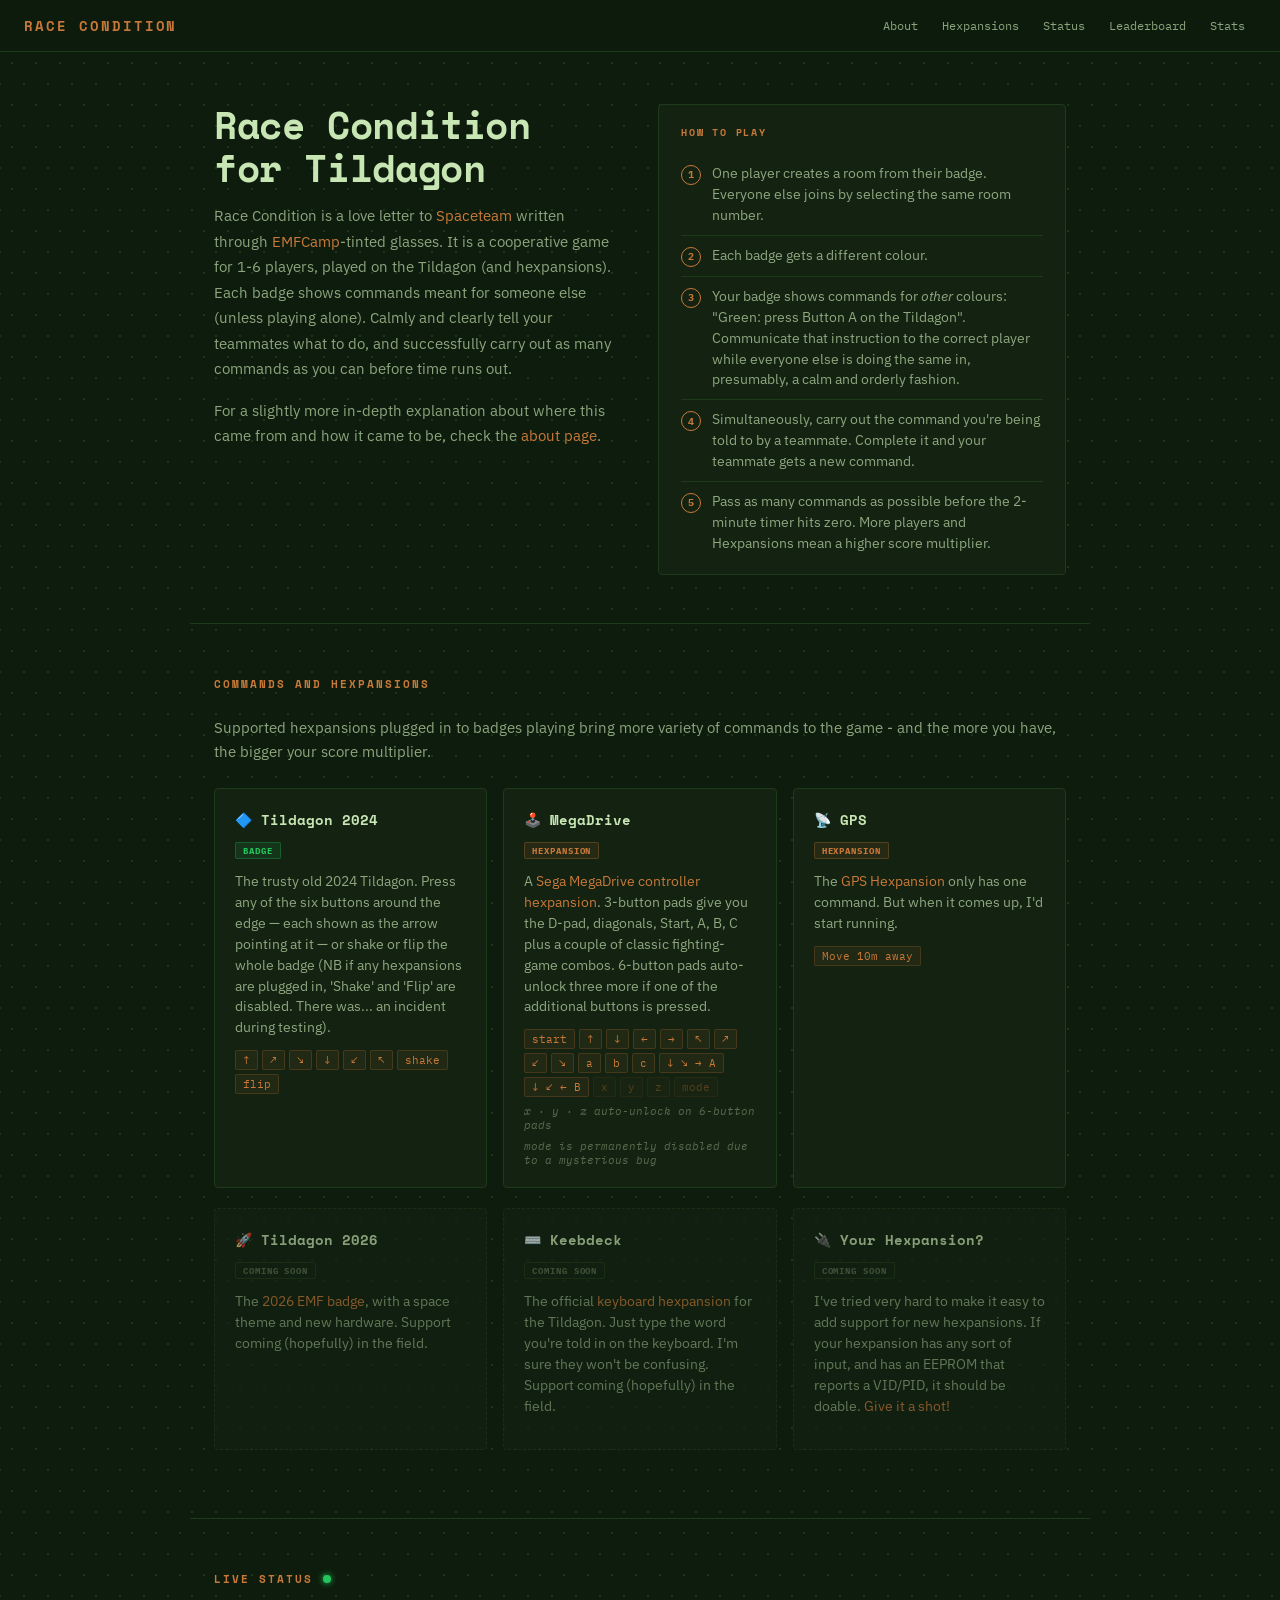
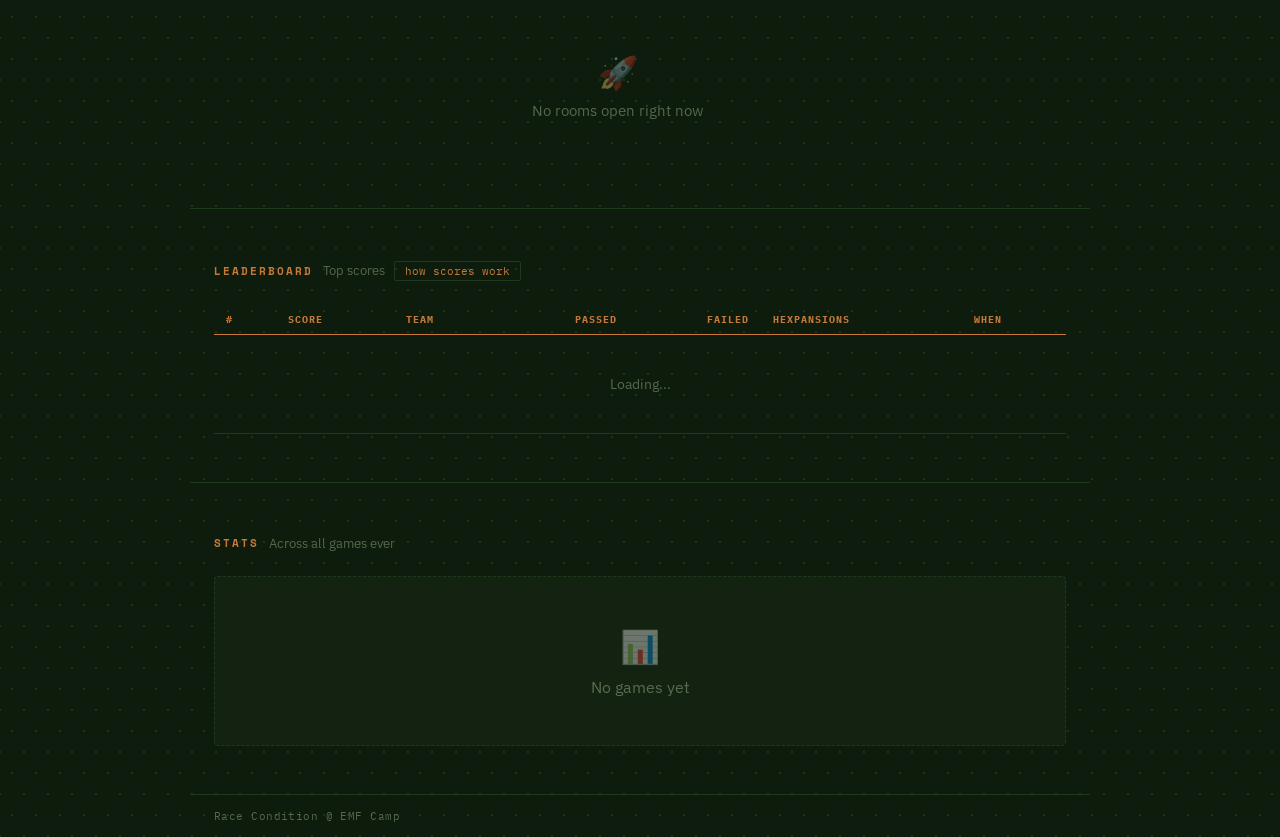
==== server/index.html @ 85e1357a "Various tweaks, cleanups" ====
<!doctype html>
<html lang="en">
<head>
    <meta charset="utf-8">
    <meta name="viewport" content="width=device-width, initial-scale=1">
    <title>Race Condition</title>
    <link rel="preconnect" href="https://fonts.googleapis.com">
    <link rel="preconnect" href="https://fonts.gstatic.com" crossorigin>
    <link href="https://fonts.googleapis.com/css2?family=Space+Mono:ital,wght@0,400;0,700;1,400&family=IBM+Plex+Sans:wght@400;500;600&family=IBM+Plex+Mono:wght@400;600&display=swap" rel="stylesheet">
    <style>
        :root {
            --bg:         #0d1c0c;
            --surface:    #132211;
            --trace:      #1e3a1a;
            --silk:       #c8e6b4;
            --silk-mid:   rgba(200, 230, 180, 0.68);
            --silk-dim:   rgba(200, 230, 180, 0.38);
            --copper:     #c8793a;
            --copper-bg:  rgba(200, 121, 58, 0.1);
            --led-green:  #22c55e;
            --led-amber:  #f59e0b;
            --led-blue:   #60a5fa;
            --led-red:    #ef4444;
            --ok:         #22c55e;
            --bad:        #ef4444;
            --gold:       #f59e0b;
            --silver:     #94a3b8;
            --bronze:     #c87941;
        }

        * { box-sizing: border-box; }

        body {
            margin: 0;
            color: var(--silk);
            font-family: "IBM Plex Sans", "Segoe UI", sans-serif;
            background-color: var(--bg);
            background-image:
                radial-gradient(circle, rgba(30, 58, 26, 0.85) 1px, transparent 1px),
                radial-gradient(circle, rgba(30, 58, 26, 0.85) 1px, transparent 1px);
            background-size: 24px 42px;
            background-position: 0 0, 12px 21px;
        }

        /* ── Nav ── */
        nav {
            position: sticky;
            top: 0;
            z-index: 100;
            background: rgba(13, 28, 12, 0.96);
            backdrop-filter: blur(8px);
            -webkit-backdrop-filter: blur(8px);
            border-bottom: 1px solid var(--trace);
            display: flex;
            align-items: center;
            justify-content: space-between;
            padding: 0 24px;
            height: 52px;
        }
        .nav-brand {
            font-family: "Space Mono", monospace;
            font-weight: 700;
            font-size: 14px;
            letter-spacing: 0.14em;
            text-decoration: none;
            color: var(--copper);
            text-transform: uppercase;
        }
        .nav-links { display: flex; gap: 2px; }
        .nav-links a {
            text-decoration: none;
            color: var(--silk-mid);
            font-size: 12px;
            font-family: "IBM Plex Mono", monospace;
            padding: 6px 11px;
            border-radius: 3px;
            transition: color 0.12s, background 0.12s;
        }
        .nav-links a:hover { color: var(--silk); background: rgba(200, 230, 180, 0.06); }

        /* ── Sections ── */
        .section-wrap {
            max-width: 900px;
            margin: 0 auto;
            padding: 52px 24px 48px;
        }
        .section-wrap + .section-wrap {
            border-top: 1px solid var(--trace);
        }
        .section-header {
            display: flex;
            align-items: center;
            gap: 10px;
            margin-bottom: 24px;
        }
        .section-header h2 {
            margin: 0;
            font-family: "Space Mono", monospace;
            font-size: 11px;
            font-weight: 700;
            letter-spacing: 0.18em;
            text-transform: uppercase;
            color: var(--copper);
        }
        .section-sub { color: var(--silk-dim); font-size: 13px; }

        /* ── About / hero ── */
        .about-grid {
            display: grid;
            grid-template-columns: 1fr 1fr;
            gap: 36px;
            align-items: start;
        }
        .hero-text h1 {
            margin: 0 0 14px;
            font-family: "Space Mono", monospace;
            font-size: 38px;
            font-weight: 700;
            letter-spacing: -0.01em;
            line-height: 1.12;
            color: var(--silk);
        }
        .hero-text .tagline {
            font-size: 15px;
            line-height: 1.7;
            color: var(--silk-mid);
            margin: 0;
        }
        .hero-text .tagline a { color: var(--copper); text-decoration: none; }
        .how-to-play {
            background: var(--surface);
            border: 1px solid var(--trace);
            border-radius: 4px;
            padding: 20px 22px;
        }
        .how-to-play h3 {
            margin: 0 0 14px;
            font-family: "Space Mono", monospace;
            font-size: 10px;
            font-weight: 700;
            letter-spacing: 0.18em;
            text-transform: uppercase;
            color: var(--copper);
        }
        .steps { list-style: none; padding: 0; margin: 0; }
        .steps li {
            display: flex;
            gap: 11px;
            align-items: flex-start;
            padding: 9px 0;
            font-size: 13.5px;
            line-height: 1.55;
            border-bottom: 1px solid var(--trace);
            color: var(--silk-mid);
        }
        .steps li:last-child { border-bottom: none; padding-bottom: 0; }
        .step-num {
            flex-shrink: 0;
            width: 20px;
            height: 20px;
            border-radius: 50%;
            background: transparent;
            border: 1px solid var(--copper);
            color: var(--copper);
            font-family: "IBM Plex Mono", monospace;
            font-size: 10px;
            font-weight: 700;
            display: flex;
            align-items: center;
            justify-content: center;
            margin-top: 2px;
        }

        /* ── Hexpansions ── */
        .hexp-intro {
            font-size: 15px;
            line-height: 1.6;
            color: var(--silk-mid);
            margin: 0 0 24px;
        }
        .hexp-grid {
            display: grid;
            grid-template-columns: repeat(auto-fill, minmax(240px, 1fr));
            gap: 16px;
            margin-bottom: 20px;
        }
        .hexp-card {
            background: var(--surface);
            border: 1px solid var(--trace);
            border-radius: 4px;
            padding: 20px;
        }
        .hexp-card h3 {
            margin: 0 0 8px;
            font-family: "Space Mono", monospace;
            font-size: 14px;
            font-weight: 700;
            color: var(--silk);
        }
        .hexp-tag {
            display: inline-block;
            border-radius: 2px;
            padding: 2px 7px;
            font-size: 9px;
            font-weight: 700;
            font-family: "IBM Plex Mono", monospace;
            letter-spacing: 0.1em;
            text-transform: uppercase;
            margin-bottom: 12px;
        }
        .hexp-builtin { background: rgba(34, 197, 94, 0.12); color: var(--led-green); border: 1px solid rgba(34, 197, 94, 0.28); }
        .hexp-plugin  { background: rgba(200, 121, 58, 0.1); color: var(--copper); border: 1px solid rgba(200, 121, 58, 0.28); }
        .hexp-soon    { background: transparent; color: var(--silk-dim); border: 1px solid var(--trace); }
        .hexp-card-soon { border-style: dashed; opacity: 0.65; }
        .hexp-desc { font-size: 13.5px; line-height: 1.55; margin: 0 0 12px; color: var(--silk-mid); }
        .hexp-desc a { color: var(--copper); text-decoration: none; }
        .hexp-desc a:hover { text-decoration: underline; }
        .cmd-chips { display: flex; flex-wrap: wrap; gap: 4px; }
        .cmd-chip {
            background: rgba(200, 121, 58, 0.08);
            border: 1px solid rgba(200, 121, 58, 0.22);
            border-radius: 2px;
            padding: 2px 7px;
            font-size: 11px;
            font-family: "IBM Plex Mono", monospace;
            color: var(--copper);
        }
        .cmd-chip-dim { opacity: 0.35; }
        .hexp-note { font-size: 11px; color: var(--silk-dim); margin-top: 7px; font-style: italic; font-family: "IBM Plex Mono", monospace; }

        /* ── Live status ── */
        .live-dot {
            width: 8px;
            height: 8px;
            border-radius: 50%;
            background: var(--led-green);
            box-shadow: 0 0 6px var(--led-green);
            flex-shrink: 0;
            animation: led-blink 2.2s ease-in-out infinite;
        }
        @keyframes led-blink {
            0%, 100% { opacity: 1; box-shadow: 0 0 7px var(--led-green); }
            50% { opacity: 0.35; box-shadow: none; }
        }
        .rooms-grid {
            display: grid;
            gap: 14px;
            grid-template-columns: repeat(auto-fill, minmax(190px, 260px));
        }
        .no-rooms {
            grid-column: 1 / -1;
            padding: 40px 0;
            text-align: center;
            color: var(--silk-dim);
            font-size: 15px;
        }
        .no-rooms-icon { font-size: 32px; margin-bottom: 8px; }
        .room-card {
            background: var(--surface);
            border: 1px solid var(--trace);
            border-radius: 4px;
            padding: 14px;
        }
        .room-card h3 {
            margin: 0 0 8px;
            font-size: 15px;
            font-family: "Space Mono", monospace;
            color: var(--silk);
        }
        .room-row {
            display: flex;
            justify-content: space-between;
            font-size: 13px;
            margin-bottom: 3px;
            color: var(--silk-mid);
        }
        .state-badge {
            display: inline-flex;
            align-items: center;
            gap: 5px;
            border-radius: 2px;
            padding: 2px 7px;
            font-size: 9px;
            font-weight: 700;
            font-family: "IBM Plex Mono", monospace;
            letter-spacing: 0.08em;
            text-transform: uppercase;
            vertical-align: middle;
        }
        .state-badge::before {
            content: '';
            display: inline-block;
            width: 5px;
            height: 5px;
            border-radius: 50%;
            flex-shrink: 0;
        }
        .state-waiting  { background: rgba(245, 158, 11, 0.1); color: var(--led-amber); border: 1px solid rgba(245, 158, 11, 0.25); }
        .state-waiting::before  { background: var(--led-amber); }
        .state-in-round { background: rgba(34, 197, 94, 0.1); color: var(--led-green); border: 1px solid rgba(34, 197, 94, 0.25); }
        .state-in-round::before { background: var(--led-green); box-shadow: 0 0 4px var(--led-green); }
        .state-finished { background: rgba(96, 165, 250, 0.1); color: var(--led-blue); border: 1px solid rgba(96, 165, 250, 0.25); }
        .state-finished::before { background: var(--led-blue); }

        /* ── Leaderboard ── */
        .info-btn {
            background: none;
            border: 1px solid var(--trace);
            border-radius: 2px;
            padding: 2px 10px;
            font-size: 11px;
            font-family: "IBM Plex Mono", monospace;
            cursor: pointer;
            color: var(--copper);
        }
        .info-btn:hover { background: var(--copper-bg); }
        .info-panel {
            display: none;
            margin-bottom: 18px;
            padding: 12px 16px;
            background: var(--surface);
            border: 1px solid var(--trace);
            border-radius: 4px;
            font-size: 14px;
            color: var(--silk-mid);
        }
        .info-panel.open { display: block; }
        .info-panel p { margin: 0 0 6px; }
        .info-panel p:last-child { margin: 0; }
        .formula {
            font-family: "IBM Plex Mono", monospace;
            font-size: 12px;
            background: rgba(200, 121, 58, 0.08);
            border: 1px solid rgba(200, 121, 58, 0.2);
            border-radius: 2px;
            padding: 6px 10px;
            margin: 8px 0;
            color: var(--copper);
        }
        table { width: 100%; border-collapse: collapse; }
        thead tr { border-bottom: 1px solid var(--copper); }
        th {
            text-align: left;
            padding: 8px 12px;
            font-size: 10px;
            font-weight: 700;
            font-family: "IBM Plex Mono", monospace;
            letter-spacing: 0.1em;
            text-transform: uppercase;
            color: var(--copper);
            opacity: 1;
        }
        th.right { text-align: right; }
        tbody tr { border-bottom: 1px solid var(--trace); transition: background 0.1s; }
        tbody tr:hover { background: rgba(200, 230, 180, 0.03); }
        td { padding: 10px 12px; font-size: 14px; vertical-align: middle; color: var(--silk-mid); }
        td.right { text-align: right; }
        .rank {
            font-family: "Space Mono", monospace;
            font-weight: 700;
            font-size: 16px;
            width: 44px;
            text-align: center;
            color: var(--silk-dim);
        }
        .rank-1 { color: var(--gold); }
        .rank-2 { color: var(--silver); }
        .rank-3 { color: var(--bronze); }
        .score {
            font-family: "Space Mono", monospace;
            font-weight: 700;
            font-size: 18px;
            color: var(--copper);
        }
        .score-top { color: var(--gold); }
        .pass { color: var(--ok); font-weight: 600; }
        .fail { color: var(--bad); font-weight: 600; }
        .muted { color: var(--silk-dim); font-size: 13px; }
        .badge-row { display: grid; grid-template-columns: 7em 1fr; align-items: center; gap: 6px; margin: 2px 0; font-size: 13px; }
        .badge-name { font-size: 13px; font-weight: 600; color: var(--silk); overflow: hidden; text-overflow: ellipsis; white-space: nowrap; }
        .badge-mono { font-family: "IBM Plex Mono", monospace; font-size: 11px; color: var(--silk-dim); overflow: hidden; text-overflow: ellipsis; white-space: nowrap; }
        .badge-mods { display: flex; flex-wrap: wrap; gap: 3px; min-width: 0; }
        .module-tag {
            display: inline-block;
            border: 1px solid rgba(200, 121, 58, 0.28);
            border-radius: 2px;
            padding: 1px 5px;
            margin: 1px 2px 1px 0;
            font-size: 11px;
            font-family: "IBM Plex Mono", monospace;
            color: var(--copper);
            background: rgba(200, 121, 58, 0.07);
        }
        .ts { font-size: 12px; color: var(--silk-dim); white-space: nowrap; font-family: "IBM Plex Mono", monospace; }
        .empty { text-align: center; padding: 40px 0; color: var(--silk-dim); font-size: 14px; }
        @keyframes flash-in {
            0%   { background: rgba(34, 197, 94, 0.1); }
            100% { background: transparent; }
        }
        .new-entry { animation: flash-in 1.2s ease; }

        /* ── Stats ── */
        .stats-grid {
            display: grid;
            grid-template-columns: repeat(auto-fill, minmax(140px, 1fr));
            gap: 12px;
            margin-bottom: 4px;
        }
        .stat-card {
            background: var(--surface);
            border: 1px solid var(--trace);
            border-radius: 4px;
            padding: 16px;
            text-align: center;
            display: flex;
            flex-direction: column;
            justify-content: center;
            align-items: center;
            min-height: 100px;
        }
        .stat-value {
            font-family: "Space Mono", monospace;
            font-size: 26px;
            font-weight: 700;
            color: var(--copper);
            line-height: 1;
            margin-bottom: 6px;
        }
        .stat-label {
            font-size: 10px;
            color: var(--silk-dim);
            font-family: "IBM Plex Mono", monospace;
            letter-spacing: 0.06em;
            text-transform: uppercase;
            line-height: 1.4;
        }
        .stats-module-h3 {
            font-family: "Space Mono", monospace;
            font-size: 10px;
            font-weight: 700;
            letter-spacing: 0.18em;
            text-transform: uppercase;
            color: var(--copper);
            margin: 24px 0 12px;
        }
        .coming-soon {
            background: var(--surface);
            border: 1px dashed var(--trace);
            border-radius: 4px;
            padding: 48px 24px;
            text-align: center;
            color: var(--silk-dim);
        }
        .coming-soon-icon { font-size: 32px; margin-bottom: 10px; }

        /* ── Footer ── */
        .page-footer {
            border-top: 1px solid var(--trace);
            padding: 14px 24px;
            font-size: 11px;
            color: var(--silk-dim);
            font-family: "IBM Plex Mono", monospace;
            letter-spacing: 0.04em;
            max-width: 900px;
            margin: 0 auto;
        }

        @media (prefers-reduced-motion: reduce) {
            .live-dot { animation: none; }
            .new-entry { animation: none; }
        }

        @media (max-width: 620px) {
            .about-grid { grid-template-columns: 1fr; }
            .hero-text h1 { font-size: 28px; }
            .nav-links a { padding: 6px 8px; font-size: 11px; }
        }
    </style>
</head>
<body>

<nav>
    <a class="nav-brand" href="#about">Race Condition</a>
    <div class="nav-links">
        <a href="#about">About</a>
        <a href="#hexpansions">Hexpansions</a>
        <a href="#status">Status</a>
        <a href="#leaderboard">Leaderboard</a>
        <a href="#stats">Stats</a>
    </div>
</nav>

<!-- ── About ── -->
<div class="section-wrap" id="about">
    <div class="about-grid">
        <div class="hero-text">
            <h1>Race Condition<br>for Tildagon</h1>
            <p class="tagline">Race Condition is a love letter to <a href="https://en.wikipedia.org/wiki/Spaceteam">Spaceteam</a> written through <a href="https://emfcamp.org/">EMFCamp</a>-tinted glasses. It is a cooperative game for 1-6 players, played on the Tildagon (and hexpansions). Each badge shows commands meant for someone else (unless playing alone). Calmly and clearly tell your teammates what to do, and successfully carry out as many commands as you can before time runs out.</p>
            <p class="tagline" style="margin-top: 16px;">For a slightly more in-depth explanation about where this came from and how it came to be, check the <a href="/about">about page</a>.</p>
        </div>
        <div class="how-to-play">
            <h3>How to play</h3>
            <ol class="steps">
                <li>
                    <span class="step-num">1</span>
                    <span>One player creates a room from their badge. Everyone else joins by selecting the same room number.</span>
                </li>
                <li>
                    <span class="step-num">2</span>
                    <span>Each badge gets a different colour.</span>
                </li>
                <li>
                    <span class="step-num">3</span>
                    <span>Your badge shows commands for <em>other</em> colours: "Green: press Button A on the Tildagon". Communicate that instruction to the correct player while everyone else is doing the same in, presumably, a calm and orderly fashion.</span>
                </li>
                <li>
                    <span class="step-num">4</span>
                    <span>Simultaneously, carry out the command you're being told to by a teammate. Complete it and your teammate gets a new command.</span>
                </li>
                <li>
                    <span class="step-num">5</span>
                    <span>Pass as many commands as possible before the 2-minute timer hits zero. More players and Hexpansions mean a higher score multiplier.</span>
                </li>
            </ol>
        </div>
    </div>
</div>

<!-- ── Hexpansions ── -->
<div class="section-wrap" id="hexpansions">
    <div class="section-header">
        <h2>Commands and Hexpansions</h2>
    </div>
    <p class="hexp-intro">Supported hexpansions plugged in to badges playing bring more variety of commands to the game - and the more you have, the bigger your score multiplier.</p>
    <div class="hexp-grid">
        <div class="hexp-card">
            <h3>🔷 Tildagon 2024</h3>
            <div class="hexp-tag hexp-builtin">Badge</div>
            <p class="hexp-desc">The trusty old 2024 Tildagon. Press any of the six buttons around the edge — each shown as the arrow pointing at it — or shake or flip the whole badge (NB if any hexpansions are plugged in, 'Shake' and 'Flip' are disabled. There was... an incident during testing).</p>
            <div class="cmd-chips">
                <span class="cmd-chip" title="Button a">↑</span>
                <span class="cmd-chip" title="Button b">↗</span>
                <span class="cmd-chip" title="Button c">↘</span>
                <span class="cmd-chip" title="Button d">↓</span>
                <span class="cmd-chip" title="Button e">↙</span>
                <span class="cmd-chip" title="Button f">↖</span>
                <span class="cmd-chip">shake</span>
                <span class="cmd-chip">flip</span>
            </div>
        </div>
        <div class="hexp-card">
            <h3>🕹️ MegaDrive</h3>
            <div class="hexp-tag hexp-plugin">Hexpansion</div>
            <p class="hexp-desc">A <a href="https://hughrawlinson.github.io/hexpansion-registry/#megadrive-controller" target="_blank" rel="noopener">Sega MegaDrive controller hexpansion</a>. 3-button pads give you the D-pad, diagonals, Start, A, B, C plus a couple of classic fighting-game combos. 6-button pads auto-unlock three more if one of the additional buttons is pressed.</p>
            <div class="cmd-chips">
                <span class="cmd-chip">start</span>
                <span class="cmd-chip" title="up">↑</span>
                <span class="cmd-chip" title="down">↓</span>
                <span class="cmd-chip" title="left">←</span>
                <span class="cmd-chip" title="right">→</span>
                <span class="cmd-chip" title="up + left">↖</span>
                <span class="cmd-chip" title="up + right">↗</span>
                <span class="cmd-chip" title="down + left">↙</span>
                <span class="cmd-chip" title="down + right">↘</span>
                <span class="cmd-chip">a</span>
                <span class="cmd-chip">b</span>
                <span class="cmd-chip">c</span>
                <span class="cmd-chip" title="Quarter-circle forward + A (Hadouken)">↓ ↘ → A</span>
                <span class="cmd-chip" title="Quarter-circle back + B (Hurricane kick)">↓ ↙ ← B</span>
                <span class="cmd-chip cmd-chip-dim">x</span>
                <span class="cmd-chip cmd-chip-dim">y</span>
                <span class="cmd-chip cmd-chip-dim">z</span>
                <span class="cmd-chip cmd-chip-dim">mode</span>
            </div>
            <div class="hexp-note">x · y · z auto-unlock on 6-button pads</div>
            <div class="hexp-note">mode is permanently disabled due to a mysterious bug</div>
        </div>
        <div class="hexp-card">
            <h3>📡 GPS</h3>
            <div class="hexp-tag hexp-plugin">Hexpansion</div>
            <p class="hexp-desc">The <a href="https://themachineshop.uk/products/gps-hexpansion" target="_blank" rel="noopener">GPS Hexpansion</a> only has one command. But when it comes up, I'd start running.</p>
            <div class="cmd-chips">
                <span class="cmd-chip">Move 10m away</span>
            </div>
        </div>
    </div>
    <div class="hexp-grid" style="margin-top: 12px;">
        <div class="hexp-card hexp-card-soon">
            <h3>🚀 Tildagon 2026</h3>
            <div class="hexp-tag hexp-soon">Coming soon</div>
            <p class="hexp-desc">The <a href="https://blog.emfcamp.org/2026/05/28/tildagon-2026-spaceagon/" target="_blank" rel="noopener">2026 EMF badge</a>, with a space theme and new hardware. Support coming (hopefully) in the field.</p>
        </div>
        <div class="hexp-card hexp-card-soon">
            <h3>⌨️ Keebdeck</h3>
            <div class="hexp-tag hexp-soon">Coming soon</div>
            <p class="hexp-desc">The official <a href="https://blog.emfcamp.org/2026/05/28/tildagon-2026-spaceagon/"target="_blank" rel="noopener">keyboard hexpansion</a> for the Tildagon. Just type the word you're told in on the keyboard. I'm sure they won't be confusing. Support coming (hopefully) in the field.</p>
        </div>
        <div class="hexp-card hexp-card-soon">
            <h3>🔌 Your Hexpansion?</h3>
            <div class="hexp-tag hexp-soon">Coming soon</div>
            <p class="hexp-desc">I've tried very hard to make it easy to add support for new hexpansions. If your hexpansion has any sort of input, and has an EEPROM that reports a VID/PID, it should be doable. <a href="/hexpansions">Give it a shot!</a></p>
        </div>
    </div>
</div>

<!-- ── Status ── -->
<div class="section-wrap" id="status">
    <div class="section-header">
        <h2>Live status</h2>
        <div class="live-dot"></div>
        <span class="section-sub" id="status-sub"></span>
    </div>
    <div class="rooms-grid" id="rooms">
        <div class="no-rooms" id="no-rooms">
            <div class="no-rooms-icon">🚀</div>
            <div>No rooms open right now</div>
        </div>
    </div>
</div>

<!-- ── Leaderboard ── -->
<div class="section-wrap" id="leaderboard">
    <div class="section-header">
        <h2>Leaderboard</h2>
        <span class="section-sub">
            Top scores &nbsp;
            <button class="info-btn" onclick="document.getElementById('score-info').classList.toggle('open')">how scores work</button>
        </span>
    </div>
    <div class="info-panel" id="score-info">
        <p>Score rewards passing commands, bigger teams, and more Hexpansions:</p>
        <div class="formula">score = commands_passed × √(badges) × avg_hexpansions_per_badge</div>
        <p>A larger team multiplies your score more than a solo player, and having more Hexpansions attached gives a further boost.</p>
    </div>
    <table>
        <thead>
            <tr>
                <th>#</th>
                <th>Score</th>
                <th>Team</th>
                <th class="right">Passed</th>
                <th class="right">Failed</th>
                <th>Hexpansions</th>
                <th>When</th>
            </tr>
        </thead>
        <tbody id="lb-rows">
            <tr><td colspan="7" class="empty">Loading...</td></tr>
        </tbody>
    </table>
</div>

<!-- ── Stats ── -->
<div class="section-wrap" id="stats">
    <div class="section-header">
        <h2>Stats</h2>
        <span class="section-sub">Across all games ever</span>
    </div>
    <div id="stats-content" style="display:none">
        <div class="stats-grid" id="stats-cards"></div>
        <div id="stats-modules"></div>
    </div>
    <div id="stats-empty" class="coming-soon">
        <div class="coming-soon-icon">📊</div>
        <div>No games yet</div>
    </div>
</div>

<div class="page-footer" id="page-footer">Race Condition @ EMF Camp</div>

<script>
    function esc(v) {
        return String(v)
            .replaceAll("&", "&amp;").replaceAll("<", "&lt;")
            .replaceAll(">", "&gt;").replaceAll('"', "&quot;").replaceAll("'", "&#39;");
    }

    // ── Live status ──────────────────────────────────────────────

    const roomsEl = document.getElementById("rooms");
    const noRoomsEl = document.getElementById("no-rooms");
    const statusSubEl = document.getElementById("status-sub");
    const roomNodes = new Map();

    function roomCard(room) {
        const state = room.room_state || "waiting";
        const label = { waiting: "Waiting", "in-round": "In Round", finished: "Finished" }[state] || state;
        const cls = { waiting: "state-waiting", "in-round": "state-in-round", finished: "state-finished" }[state] || "";
        return `<div class="room-card">
            <h3>Room ${room.room_id} <span class="state-badge ${cls}">${label}</span></h3>
            <div class="room-row"><span>Badges connected</span><strong>${room.badge_count}</strong></div>
        </div>`;
    }

    async function refreshStatus() {
        try {
            const data = await fetch('/api/rooms').then(r => r.json());
            const rooms = data.rooms || [];
            const seen = new Set();
            for (const room of rooms) {
                const key = String(room.room_id);
                seen.add(key);
                const existing = roomNodes.get(key);
                if (!existing) {
                    const d = document.createElement("div");
                    d.innerHTML = roomCard(room).trim();
                    const node = d.firstElementChild;
                    roomNodes.set(key, node);
                    roomsEl.appendChild(node);
                } else {
                    const d = document.createElement("div");
                    d.innerHTML = roomCard(room).trim();
                    existing.innerHTML = d.firstElementChild.innerHTML;
                }
            }
            for (const [key, node] of roomNodes.entries()) {
                if (!seen.has(key)) { node.remove(); roomNodes.delete(key); }
            }
            noRoomsEl.style.display = roomNodes.size === 0 ? "" : "none";
            statusSubEl.textContent = rooms.length
                ? `${rooms.length} room${rooms.length !== 1 ? "s" : ""} open`
                : "No active rooms";
        } catch {}
    }

    // ── Leaderboard ──────────────────────────────────────────────

    const tbody = document.getElementById("lb-rows");
    let prevKeys = new Set();

    function relTime(iso) {
        const m = Math.floor((Date.now() - new Date(iso)) / 60000);
        if (m < 1) return "just now";
        if (m < 60) return `${m}m ago`;
        const h = Math.floor(m / 60);
        if (h < 24) return `${h}h ago`;
        return `${Math.floor(h / 24)}d ago`;
    }

    function playerLabel(id, usernames) {
        const name = usernames?.[id];
        if (name) return `<span class="badge-name">${esc(name)}</span>`;
        return `<span class="badge-mono">${id.length > 6 ? "…" + id.slice(-4) : esc(id)}</span>`;
    }

    function teamHtml(entry, usernames) {
        if (entry.badges) {
            const names = Object.keys(entry.badges).map(id => usernames?.[id]).filter(Boolean);
            if (names.length) return names.map(esc).join(", ");
        }
        return `${entry.num_badges} badge${entry.num_badges !== 1 ? "s" : ""}`;
    }

    function modulesHtml(entry, usernames) {
        if (!entry.badges || !Object.keys(entry.badges).length)
            return `<span class="muted">${entry.num_badges} badge${entry.num_badges !== 1 ? "s" : ""}</span>`;
        return Object.entries(entry.badges).map(([id, mods]) =>
            `<div class="badge-row">${playerLabel(id, usernames)}<span class="badge-mods">${mods.map(m => `<span class="module-tag">${esc(m)}</span>`).join("")}</span></div>`
        ).join("");
    }

    function renderLeaderboard(entries, usernames) {
        const top = entries.filter(e => e.score > 0).slice(0, 15);
        if (!top.length) {
            tbody.innerHTML = '<tr><td colspan="7" class="empty">No scores yet - play a round!</td></tr>';
            prevKeys = new Set();
            return;
        }
        const newKeys = new Set(top.map(e => e.timestamp + "|" + e.score));
        tbody.innerHTML = top.map((e, i) => {
            const rank = i + 1;
            const key = e.timestamp + "|" + e.score;
            const isNew = !prevKeys.has(key) && prevKeys.size > 0;
            return `<tr${isNew ? ' class="new-entry"' : ''} data-ts="${esc(e.timestamp)}">
                <td class="rank ${rank <= 3 ? `rank-${rank}` : ""}">${rank}</td>
                <td class="${rank === 1 ? "score score-top" : "score"}">${e.score.toFixed(2)}</td>
                <td>${teamHtml(e, usernames)}</td>
                <td class="right pass">${e.commands_passed}</td>
                <td class="right fail">${e.commands_failed}</td>
                <td>${modulesHtml(e, usernames)}</td>
                <td class="ts">${relTime(e.timestamp)}</td>
            </tr>`;
        }).join("");
        prevKeys = newKeys;
    }

    async function refreshLeaderboard() {
        try {
            const data = await fetch('/api/leaderboard').then(r => r.json());
            renderLeaderboard(data.leaderboard || [], data.usernames || {});
        } catch {}
    }

    setInterval(() => {
        tbody.querySelectorAll("tr[data-ts]").forEach(tr => {
            const td = tr.querySelector("td.ts");
            if (td) td.textContent = relTime(tr.dataset.ts);
        });
    }, 30000);

    // ── Stats ──────────────────────────────────────────────

    const statsContent = document.getElementById("stats-content");
    const statsEmpty   = document.getElementById("stats-empty");
    const statsCards   = document.getElementById("stats-cards");
    const statsModules = document.getElementById("stats-modules");

    function statCard(value, label) {
        return `<div class="stat-card"><div class="stat-value">${esc(String(value))}</div><div class="stat-label">${esc(label)}</div></div>`;
    }

    function pct(rate) { return rate != null ? (rate * 100).toFixed(0) + "%" : "-"; }

    function renderStats(s) {
        if (!s || s.total_games === 0) {
            statsContent.style.display = "none";
            statsEmpty.style.display = "";
            return;
        }
        statsContent.style.display = "";
        statsEmpty.style.display = "none";

        const ms = s.module_stats || {};
        const bestRate    = s.best_hexpansion    ? pct(ms[s.best_hexpansion]?.success_rate)    : null;
        const worstRate   = s.worst_hexpansion   ? pct(ms[s.worst_hexpansion]?.success_rate)   : null;
        const busiestVol  = s.busiest_hexpansion ? (ms[s.busiest_hexpansion]?.passed ?? 0) + (ms[s.busiest_hexpansion]?.failed ?? 0) : null;
        const cards = [
            statCard(s.total_games, "Games played"),
            s.total_commands_issued != null ? statCard(s.total_commands_issued.toLocaleString(), "Commands issued") : "",
            s.avg_score       != null ? statCard(s.avg_score.toFixed(1),      "Avg score")              : "",
            s.avg_team_size   != null ? statCard(s.avg_team_size.toFixed(1),   "Avg team size")          : "",
            s.avg_pass_rate   != null ? statCard(pct(s.avg_pass_rate),         "Avg pass rate")          : "",
            s.distinct_badges_seen != null ? statCard(s.distinct_badges_seen,  "Unique badges seen")     : "",
            s.max_modules_in_game  != null ? statCard(s.max_modules_in_game,   "Most hexpansions in a game") : "",
            s.best_hexpansion  && bestRate   ? `<div class="stat-card"><div class="stat-value">${esc(s.best_hexpansion)}<br><span style="font-size:13px;opacity:.6">${bestRate}</span></div><div class="stat-label">Easiest module</div></div>`   : "",
            s.worst_hexpansion && worstRate  ? `<div class="stat-card"><div class="stat-value">${esc(s.worst_hexpansion)}<br><span style="font-size:13px;opacity:.6">${worstRate}</span></div><div class="stat-label">Hardest module</div></div>` : "",
            s.busiest_hexpansion && busiestVol != null ? `<div class="stat-card"><div class="stat-value">${esc(s.busiest_hexpansion)}<br><span style="font-size:13px;opacity:.6">${busiestVol.toLocaleString()} cmds</span></div><div class="stat-label">Busiest module</div></div>` : "",
        ];
        statsCards.innerHTML = cards.join("");

        const entries = Object.entries(ms)
            .sort((a, b) => (b[1].passed + b[1].failed) - (a[1].passed + a[1].failed));
        if (!entries.length) { statsModules.innerHTML = ""; return; }

        const rows = entries.map(([name, m]) => {
            const isBest  = name === s.best_hexpansion;
            const isWorst = name === s.worst_hexpansion && entries.length > 1;
            const badge = isBest  ? ' <span class="hexp-tag hexp-builtin" style="font-size:9px;vertical-align:middle">best</span>'
                        : isWorst ? ' <span class="hexp-tag hexp-soon"    style="font-size:9px;vertical-align:middle">worst</span>'
                        : "";
            return `<tr>
                <td>${esc(name)}${badge}</td>
                <td class="right pass">${m.passed}</td>
                <td class="right fail">${m.failed}</td>
                <td class="right">${pct(m.success_rate)}</td>
            </tr>`;
        }).join("");

        statsModules.innerHTML = `<h3 class="stats-module-h3">Hexpansion performance</h3>
            <table><thead><tr>
                <th>Module</th>
                <th class="right">Passed</th>
                <th class="right">Failed</th>
                <th class="right">Success rate</th>
            </tr></thead><tbody>${rows}</tbody></table>`;
    }

    async function refreshStats() {
        try {
            const s = await fetch('/api/stats').then(r => r.json());
            renderStats(s);
        } catch {}
    }

    refreshStatus();
    refreshLeaderboard();
    refreshStats();
    setInterval(refreshStatus, 10000);
    setInterval(refreshLeaderboard, 10000);
    setInterval(refreshStats, 30000);
</script>
</body>
</html>
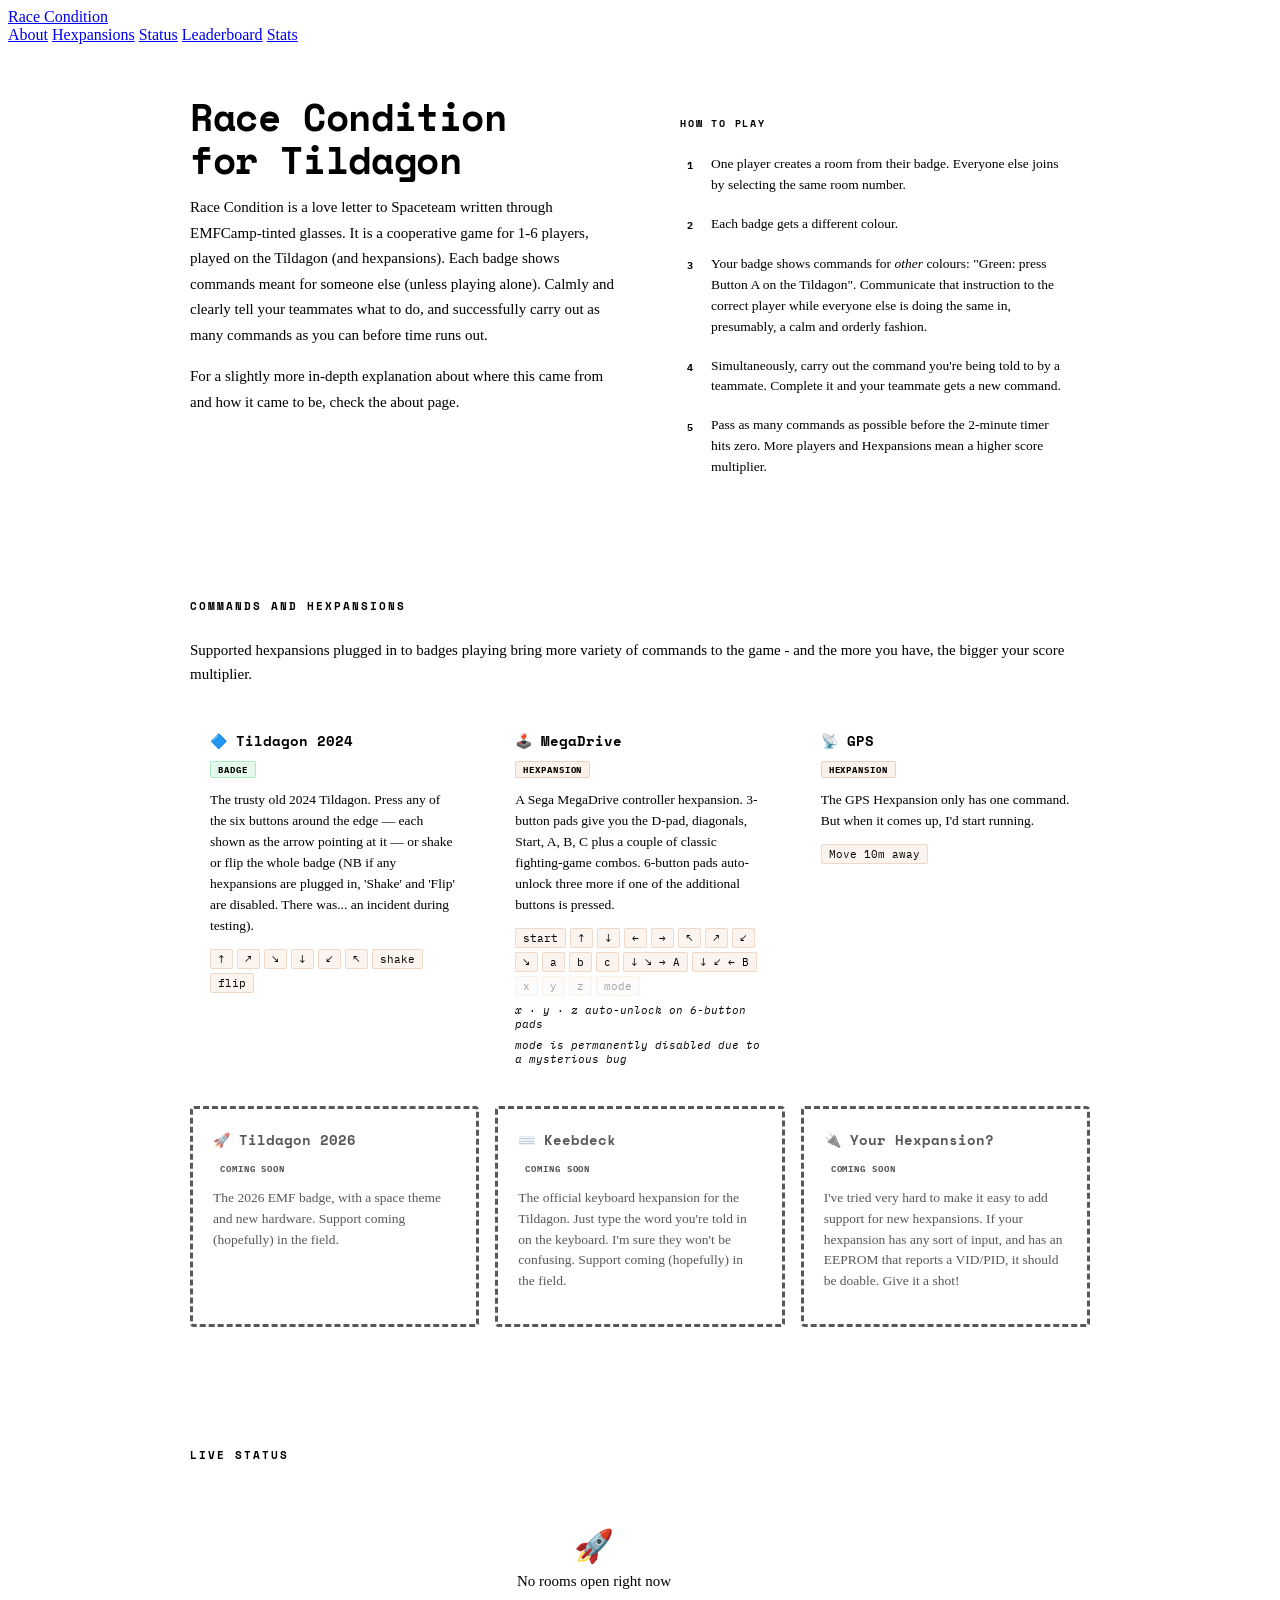
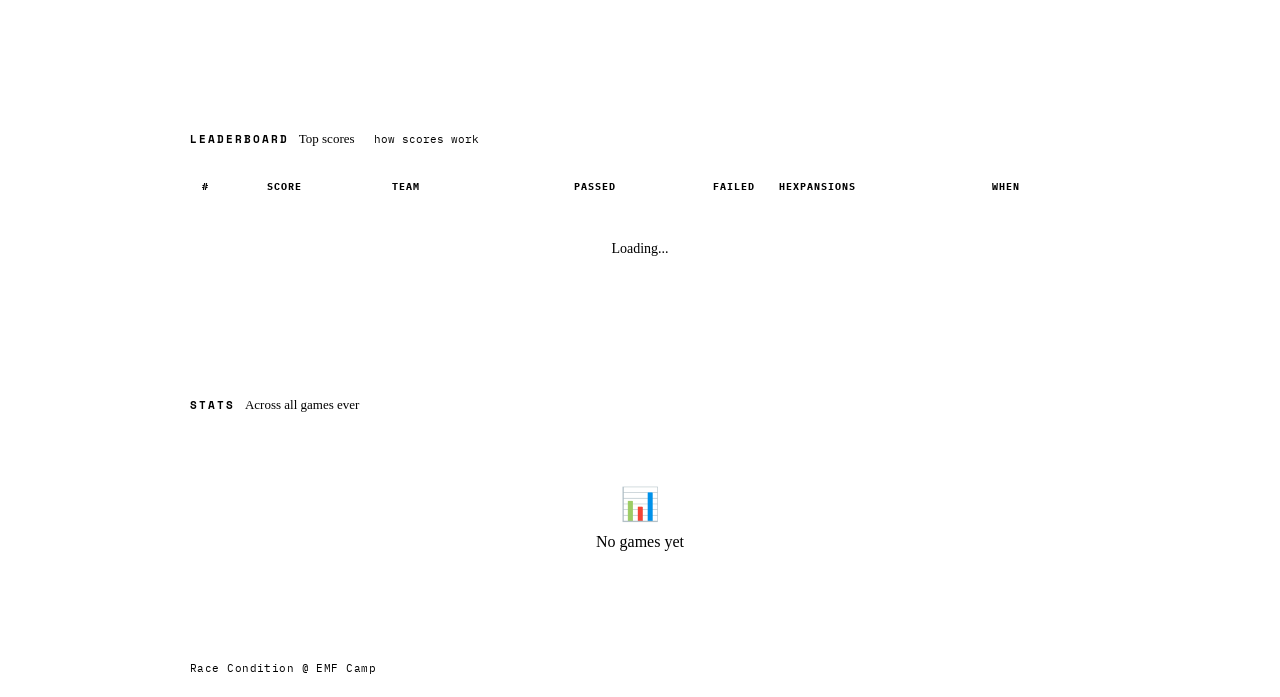
==== commit cf145f2c: "Share CSS between pages" ====
--- a/server/index.html
+++ b/server/index.html
@@ -7,77 +7,8 @@
     <link rel="preconnect" href="https://fonts.googleapis.com">
     <link rel="preconnect" href="https://fonts.gstatic.com" crossorigin>
     <link href="https://fonts.googleapis.com/css2?family=Space+Mono:ital,wght@0,400;0,700;1,400&family=IBM+Plex+Sans:wght@400;500;600&family=IBM+Plex+Mono:wght@400;600&display=swap" rel="stylesheet">
+    <link rel="stylesheet" href="/style.css">
     <style>
-        :root {
-            --bg:         #0d1c0c;
-            --surface:    #132211;
-            --trace:      #1e3a1a;
-            --silk:       #c8e6b4;
-            --silk-mid:   rgba(200, 230, 180, 0.68);
-            --silk-dim:   rgba(200, 230, 180, 0.38);
-            --copper:     #c8793a;
-            --copper-bg:  rgba(200, 121, 58, 0.1);
-            --led-green:  #22c55e;
-            --led-amber:  #f59e0b;
-            --led-blue:   #60a5fa;
-            --led-red:    #ef4444;
-            --ok:         #22c55e;
-            --bad:        #ef4444;
-            --gold:       #f59e0b;
-            --silver:     #94a3b8;
-            --bronze:     #c87941;
-        }
-
-        * { box-sizing: border-box; }
-
-        body {
-            margin: 0;
-            color: var(--silk);
-            font-family: "IBM Plex Sans", "Segoe UI", sans-serif;
-            background-color: var(--bg);
-            background-image:
-                radial-gradient(circle, rgba(30, 58, 26, 0.85) 1px, transparent 1px),
-                radial-gradient(circle, rgba(30, 58, 26, 0.85) 1px, transparent 1px);
-            background-size: 24px 42px;
-            background-position: 0 0, 12px 21px;
-        }
-
-        /* ── Nav ── */
-        nav {
-            position: sticky;
-            top: 0;
-            z-index: 100;
-            background: rgba(13, 28, 12, 0.96);
-            backdrop-filter: blur(8px);
-            -webkit-backdrop-filter: blur(8px);
-            border-bottom: 1px solid var(--trace);
-            display: flex;
-            align-items: center;
-            justify-content: space-between;
-            padding: 0 24px;
-            height: 52px;
-        }
-        .nav-brand {
-            font-family: "Space Mono", monospace;
-            font-weight: 700;
-            font-size: 14px;
-            letter-spacing: 0.14em;
-            text-decoration: none;
-            color: var(--copper);
-            text-transform: uppercase;
-        }
-        .nav-links { display: flex; gap: 2px; }
-        .nav-links a {
-            text-decoration: none;
-            color: var(--silk-mid);
-            font-size: 12px;
-            font-family: "IBM Plex Mono", monospace;
-            padding: 6px 11px;
-            border-radius: 3px;
-            transition: color 0.12s, background 0.12s;
-        }
-        .nav-links a:hover { color: var(--silk); background: rgba(200, 230, 180, 0.06); }
-
         /* ── Sections ── */
         .section-wrap {
             max-width: 900px;
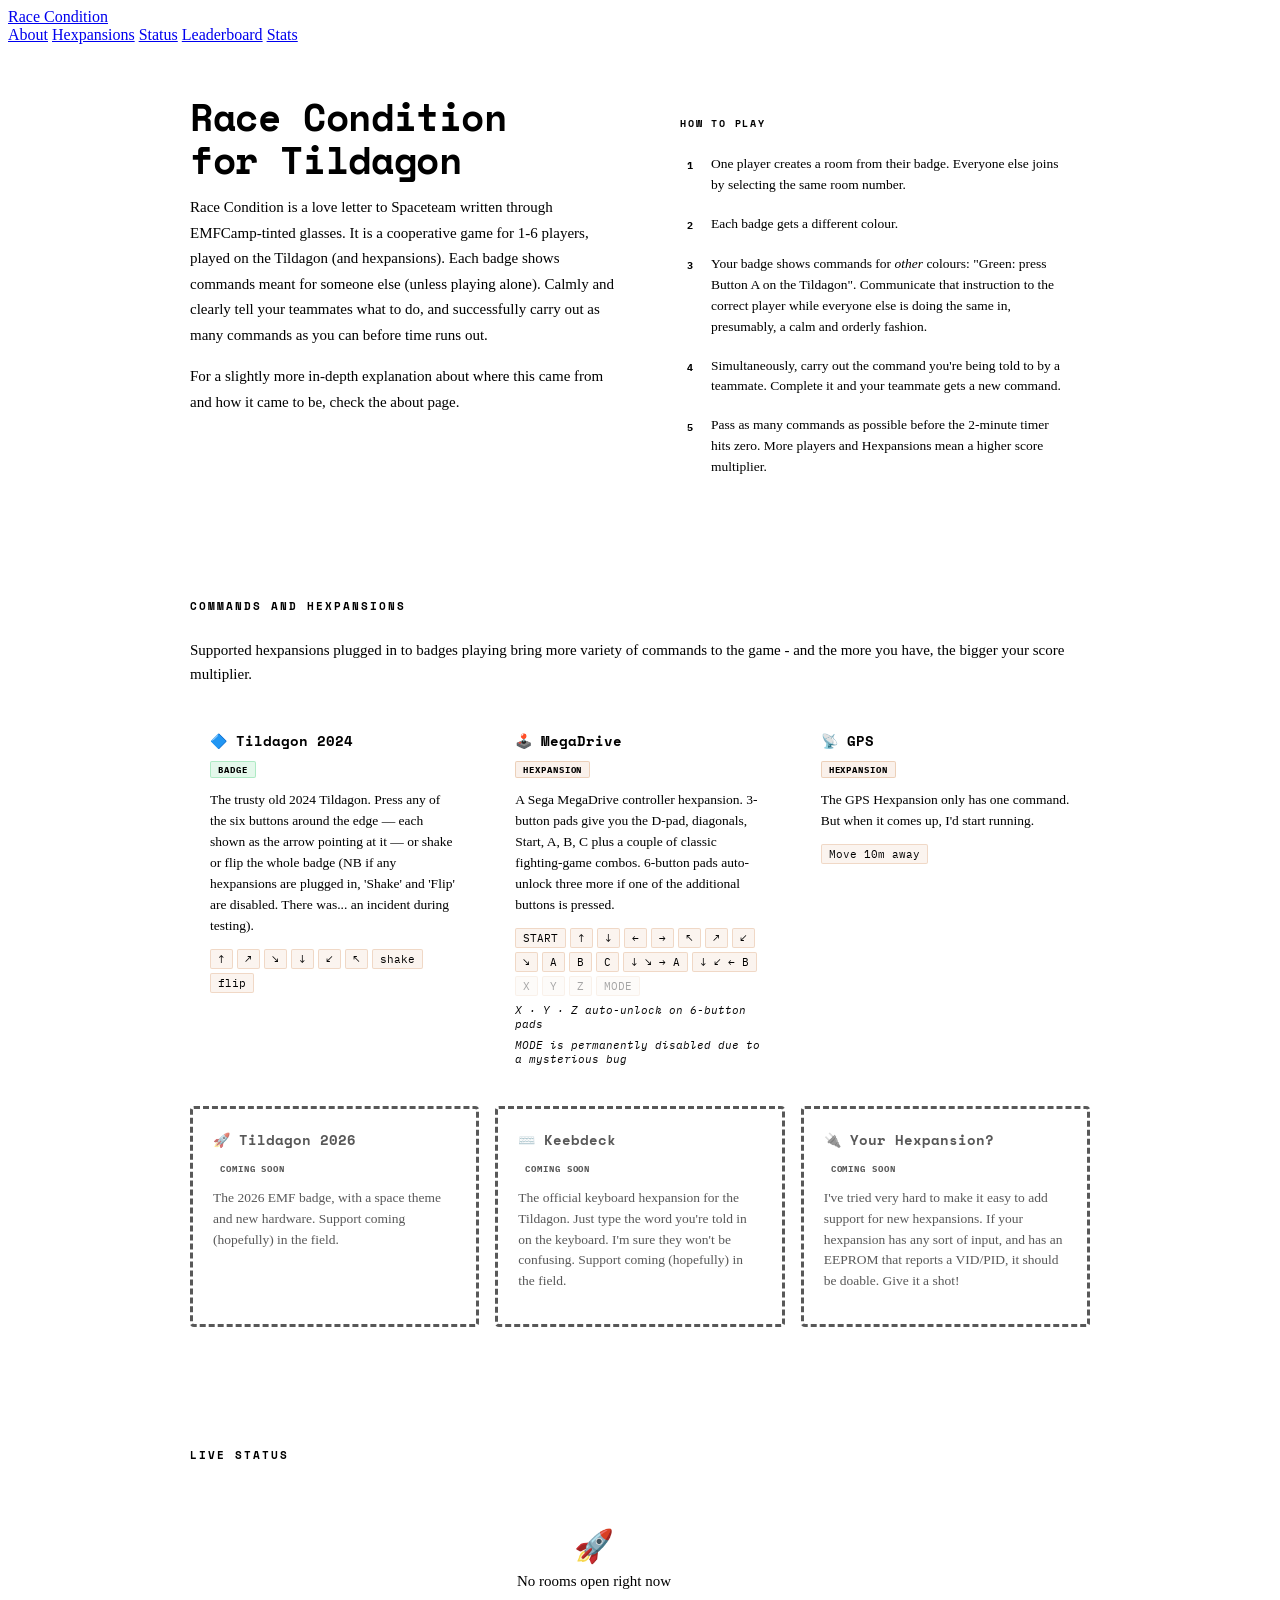
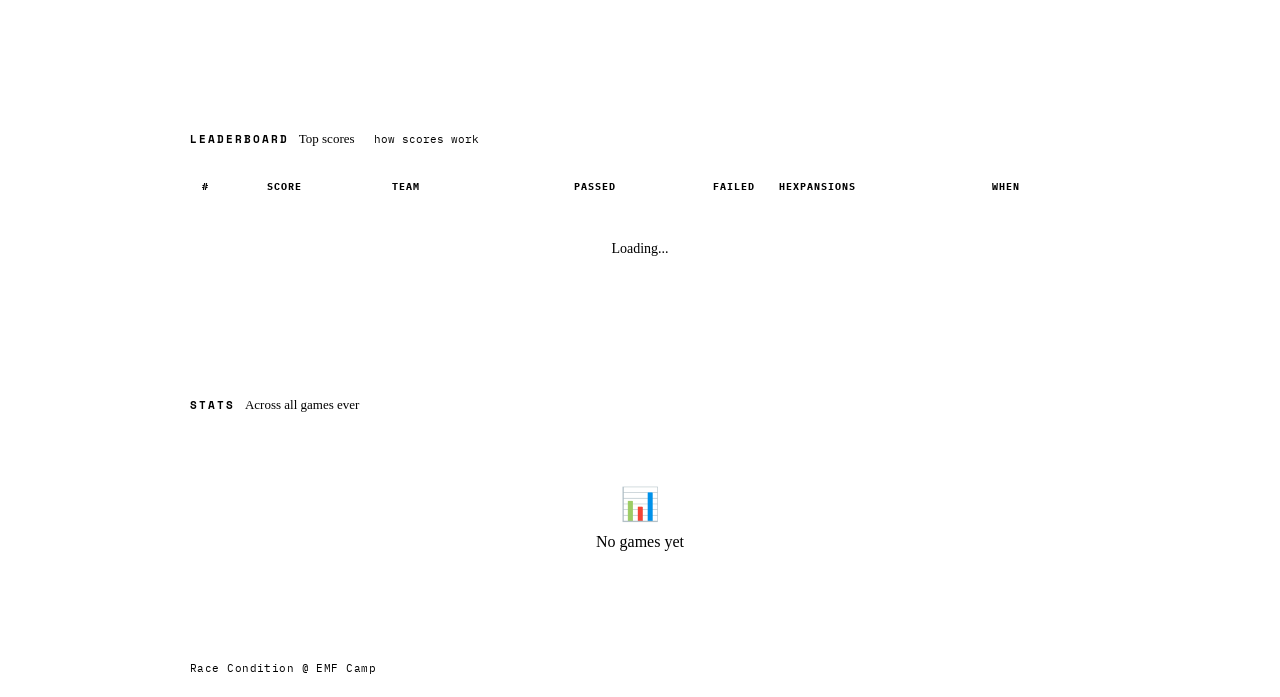
==== commit 653677f4: "Docs, bugs, caps" ====
--- a/server/index.html
+++ b/server/index.html
@@ -484,7 +484,7 @@
             <div class="hexp-tag hexp-plugin">Hexpansion</div>
             <p class="hexp-desc">A <a href="https://hughrawlinson.github.io/hexpansion-registry/#megadrive-controller" target="_blank" rel="noopener">Sega MegaDrive controller hexpansion</a>. 3-button pads give you the D-pad, diagonals, Start, A, B, C plus a couple of classic fighting-game combos. 6-button pads auto-unlock three more if one of the additional buttons is pressed.</p>
             <div class="cmd-chips">
-                <span class="cmd-chip">start</span>
+                <span class="cmd-chip">START</span>
                 <span class="cmd-chip" title="up">↑</span>
                 <span class="cmd-chip" title="down">↓</span>
                 <span class="cmd-chip" title="left">←</span>
@@ -493,18 +493,18 @@
                 <span class="cmd-chip" title="up + right">↗</span>
                 <span class="cmd-chip" title="down + left">↙</span>
                 <span class="cmd-chip" title="down + right">↘</span>
-                <span class="cmd-chip">a</span>
-                <span class="cmd-chip">b</span>
-                <span class="cmd-chip">c</span>
+                <span class="cmd-chip">A</span>
+                <span class="cmd-chip">B</span>
+                <span class="cmd-chip">C</span>
                 <span class="cmd-chip" title="Quarter-circle forward + A (Hadouken)">↓ ↘ → A</span>
                 <span class="cmd-chip" title="Quarter-circle back + B (Hurricane kick)">↓ ↙ ← B</span>
-                <span class="cmd-chip cmd-chip-dim">x</span>
-                <span class="cmd-chip cmd-chip-dim">y</span>
-                <span class="cmd-chip cmd-chip-dim">z</span>
-                <span class="cmd-chip cmd-chip-dim">mode</span>
+                <span class="cmd-chip cmd-chip-dim">X</span>
+                <span class="cmd-chip cmd-chip-dim">Y</span>
+                <span class="cmd-chip cmd-chip-dim">Z</span>
+                <span class="cmd-chip cmd-chip-dim">MODE</span>
             </div>
-            <div class="hexp-note">x · y · z auto-unlock on 6-button pads</div>
-            <div class="hexp-note">mode is permanently disabled due to a mysterious bug</div>
+            <div class="hexp-note">X · Y · Z auto-unlock on 6-button pads</div>
+            <div class="hexp-note">MODE is permanently disabled due to a mysterious bug</div>
         </div>
         <div class="hexp-card">
             <h3>📡 GPS</h3>
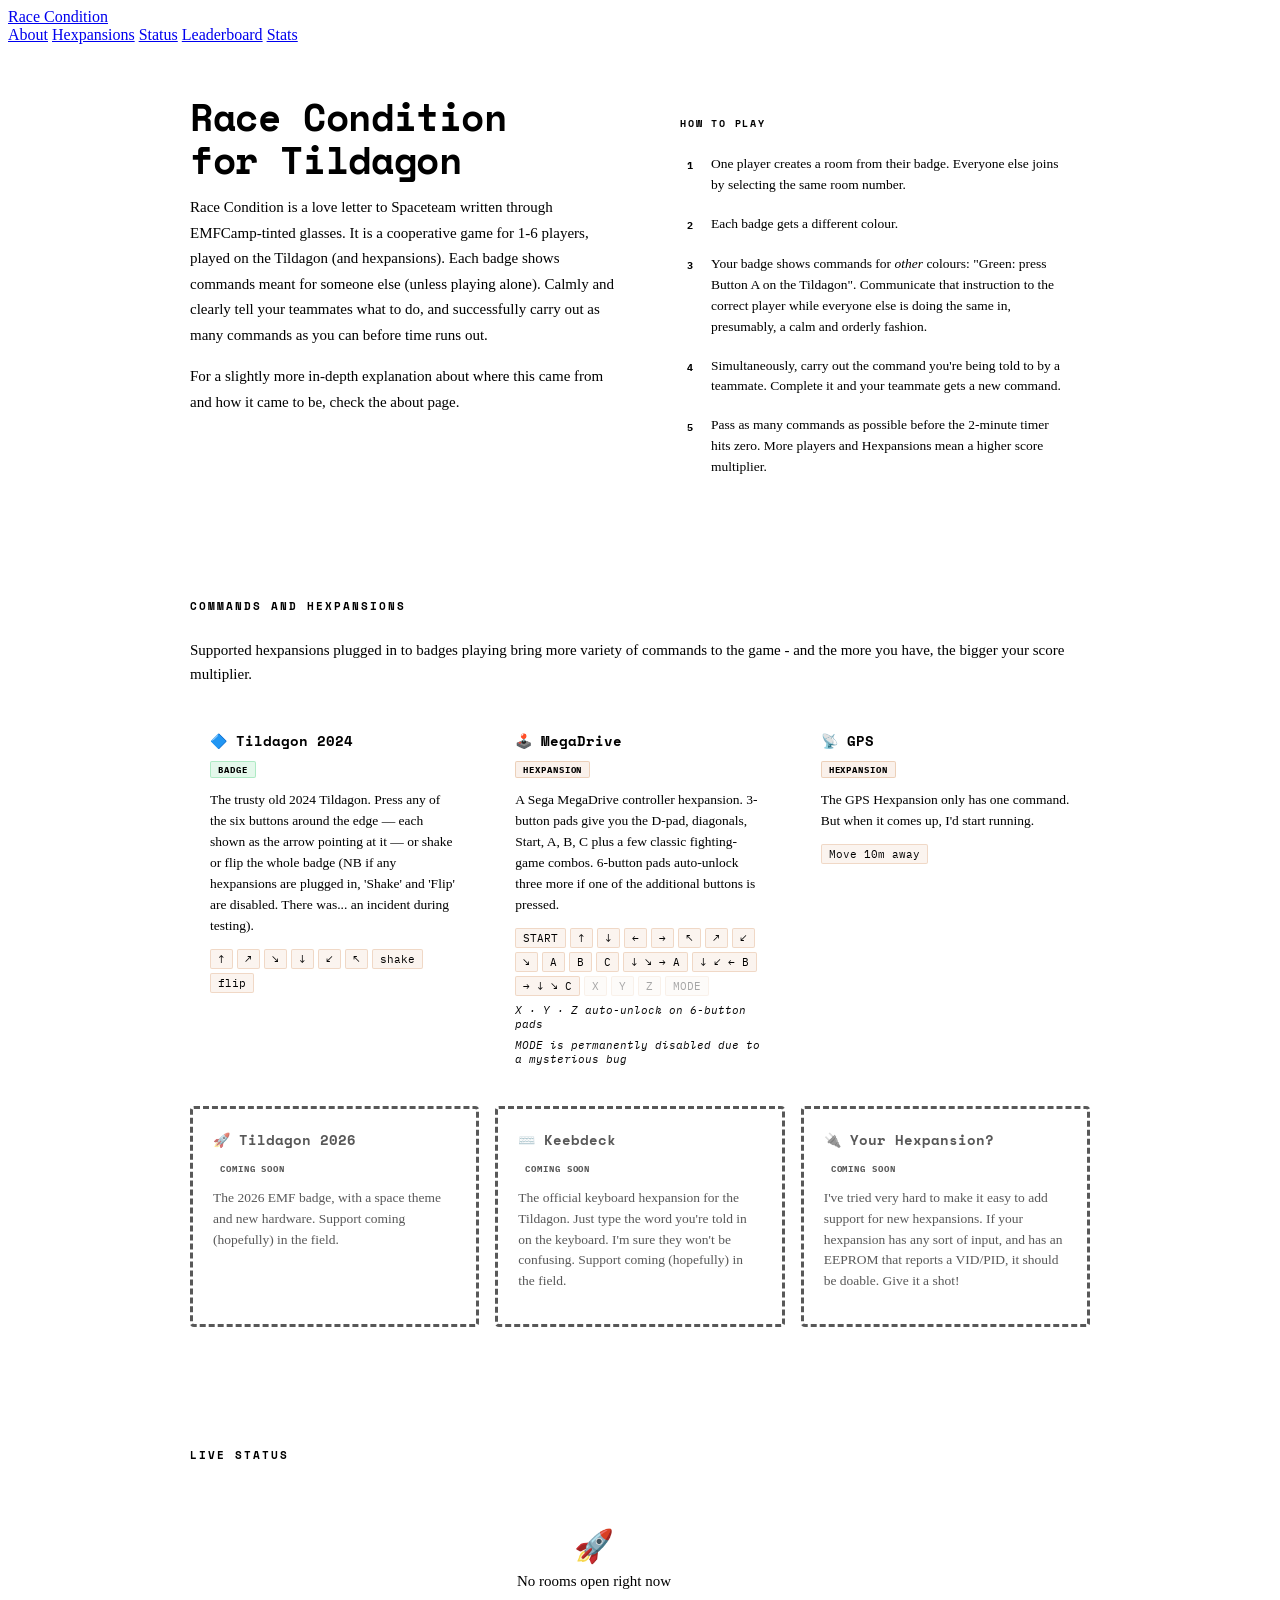
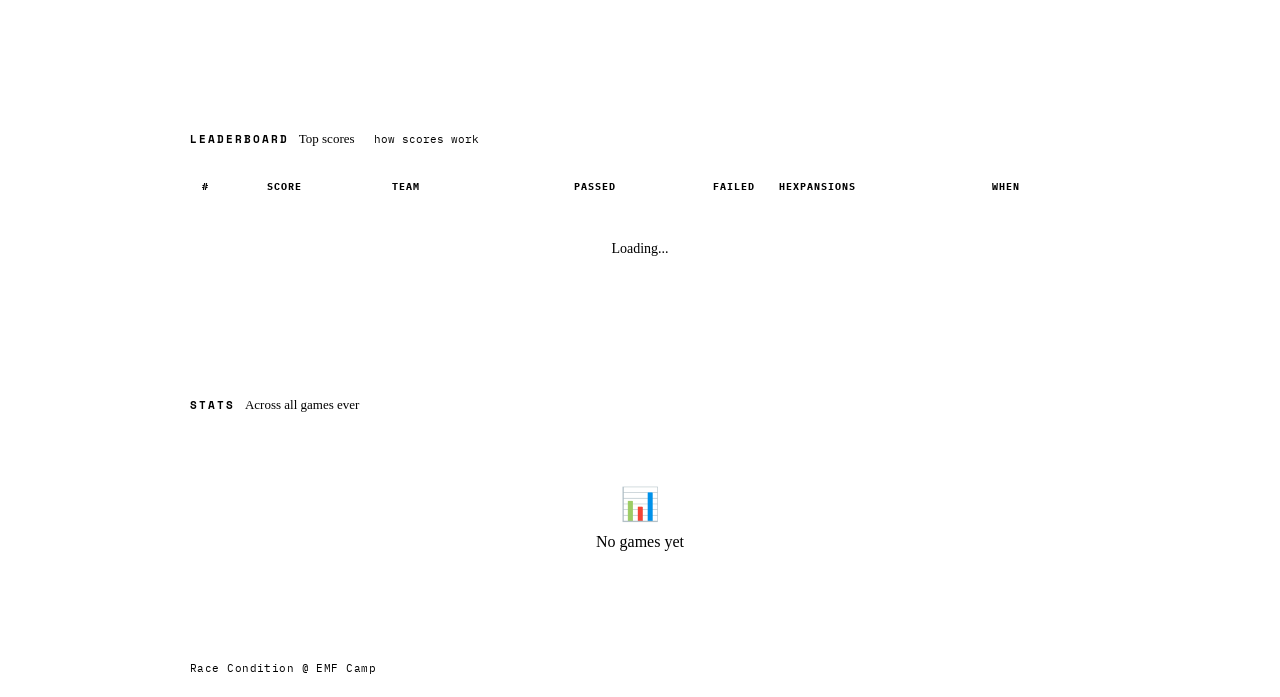
==== commit 761b50e7: "Improve test module UI; slight refactor; extra combo" ====
--- a/server/index.html
+++ b/server/index.html
@@ -482,7 +482,7 @@
         <div class="hexp-card">
             <h3>🕹️ MegaDrive</h3>
             <div class="hexp-tag hexp-plugin">Hexpansion</div>
-            <p class="hexp-desc">A <a href="https://hughrawlinson.github.io/hexpansion-registry/#megadrive-controller" target="_blank" rel="noopener">Sega MegaDrive controller hexpansion</a>. 3-button pads give you the D-pad, diagonals, Start, A, B, C plus a couple of classic fighting-game combos. 6-button pads auto-unlock three more if one of the additional buttons is pressed.</p>
+            <p class="hexp-desc">A <a href="https://hughrawlinson.github.io/hexpansion-registry/#megadrive-controller" target="_blank" rel="noopener">Sega MegaDrive controller hexpansion</a>. 3-button pads give you the D-pad, diagonals, Start, A, B, C plus a few classic fighting-game combos. 6-button pads auto-unlock three more if one of the additional buttons is pressed.</p>
             <div class="cmd-chips">
                 <span class="cmd-chip">START</span>
                 <span class="cmd-chip" title="up">↑</span>
@@ -496,8 +496,9 @@
                 <span class="cmd-chip">A</span>
                 <span class="cmd-chip">B</span>
                 <span class="cmd-chip">C</span>
-                <span class="cmd-chip" title="Quarter-circle forward + A (Hadouken)">↓ ↘ → A</span>
-                <span class="cmd-chip" title="Quarter-circle back + B (Hurricane kick)">↓ ↙ ← B</span>
+                <span class="cmd-chip" title="Hadouken">↓ ↘ → A</span>
+                <span class="cmd-chip" title="Hurricane kick">↓ ↙ ← B</span>
+                <span class="cmd-chip" title="Shoryuken">→ ↓ ↘ C</span>
                 <span class="cmd-chip cmd-chip-dim">X</span>
                 <span class="cmd-chip cmd-chip-dim">Y</span>
                 <span class="cmd-chip cmd-chip-dim">Z</span>
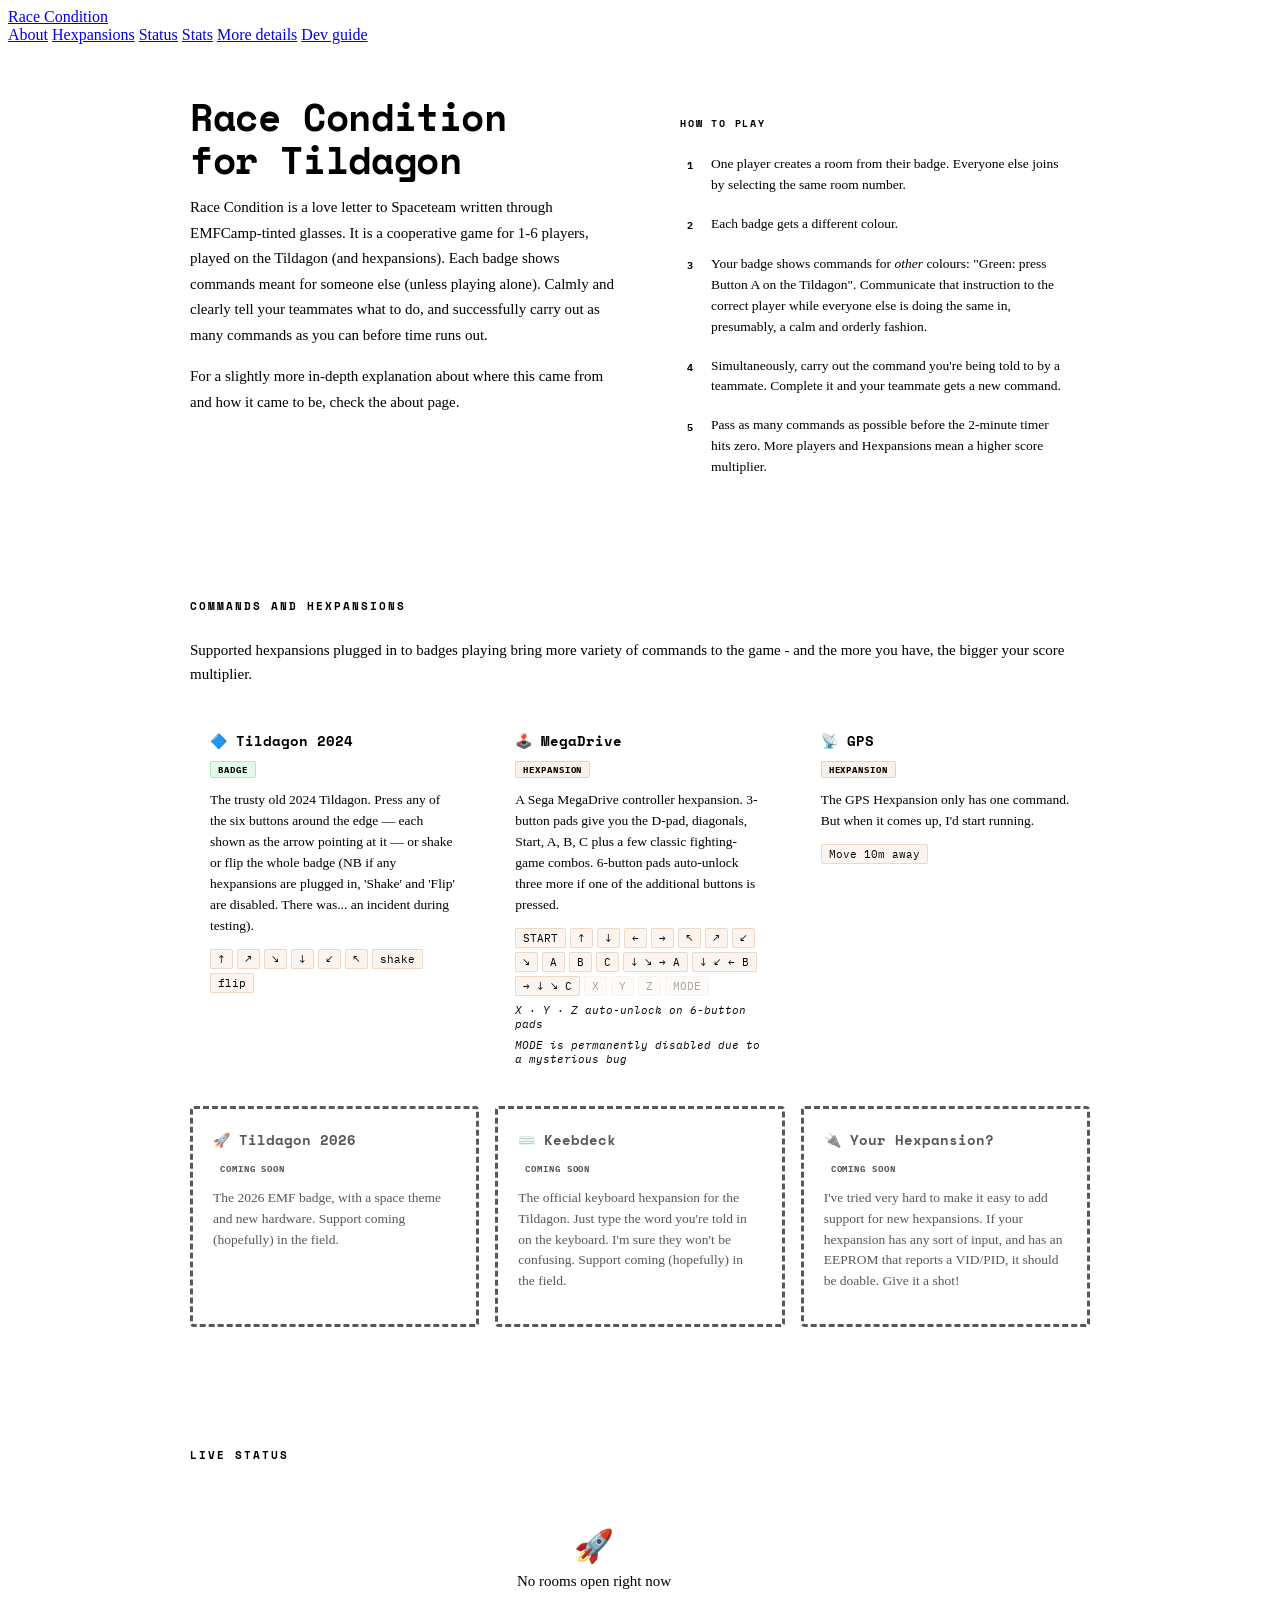
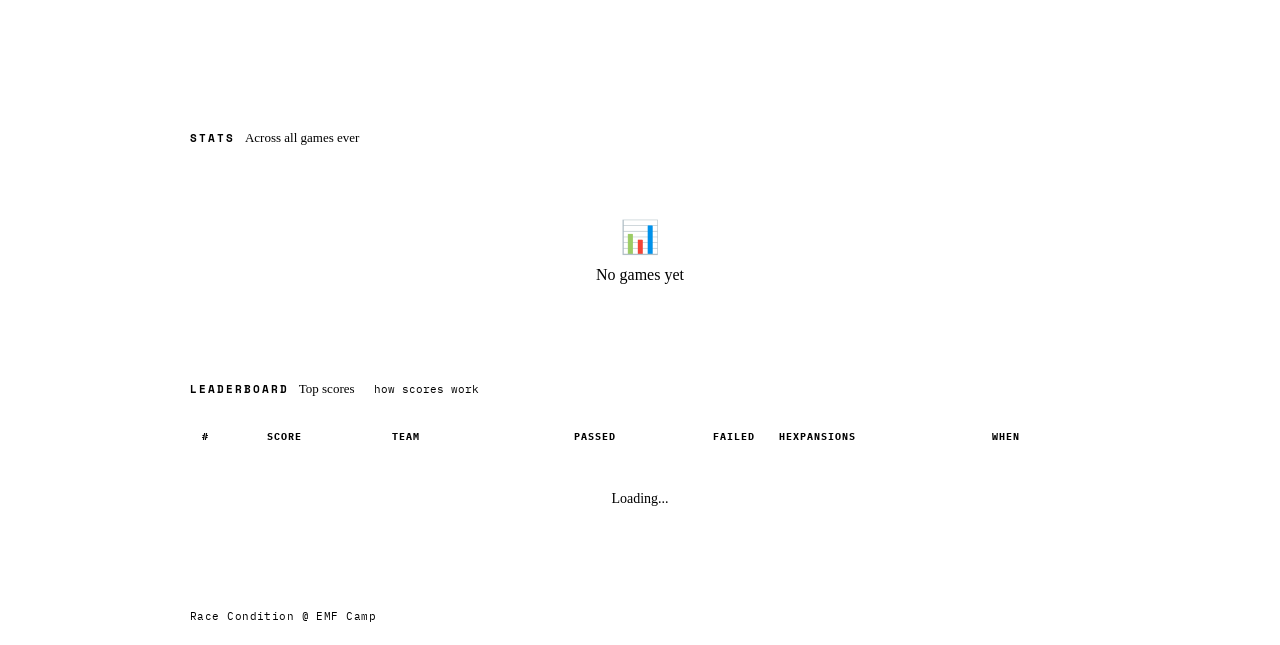
==== commit 1941715f: "Improve website metadata" ====
--- a/server/index.html
+++ b/server/index.html
@@ -4,6 +4,12 @@
     <meta charset="utf-8">
     <meta name="viewport" content="width=device-width, initial-scale=1">
     <title>Race Condition</title>
+    <meta name="description" content="Race Condition is a cooperative Spaceteam-style game for 1-6 players on the Tildagon badge at EMF Camp. Live rooms, leaderboard, and stats.">
+    <meta property="og:title" content="Race Condition for Tildagon">
+    <meta property="og:description" content="A cooperative Spaceteam-style game for EMF Camp badges. Yell commands, plug in hexpansions, top the leaderboard.">
+    <meta property="og:type" content="website">
+    <meta property="og:url" content="https://racecondition.area.io/">
+    <link rel="icon" type="image/svg+xml" href="/favicon.svg">
     <link rel="preconnect" href="https://fonts.googleapis.com">
     <link rel="preconnect" href="https://fonts.gstatic.com" crossorigin>
     <link href="https://fonts.googleapis.com/css2?family=Space+Mono:ital,wght@0,400;0,700;1,400&family=IBM+Plex+Sans:wght@400;500;600&family=IBM+Plex+Mono:wght@400;600&display=swap" rel="stylesheet">
@@ -34,6 +40,12 @@
             color: var(--copper);
         }
         .section-sub { color: var(--silk-dim); font-size: 13px; }
+        /* A second heading inside a section-wrap (leaderboard lives under stats).
+           scroll-margin keeps the #leaderboard anchor clear of the sticky nav. */
+        .subsection-header {
+            margin-top: 48px;
+            scroll-margin-top: 68px;
+        }
 
         /* ── About / hero ── */
         .about-grid {
@@ -404,7 +416,44 @@
         @media (max-width: 620px) {
             .about-grid { grid-template-columns: 1fr; }
             .hero-text h1 { font-size: 28px; }
-            .nav-links a { padding: 6px 8px; font-size: 11px; }
+
+            /* Header: the page is one scroll on a phone, so drop the section
+               anchors and keep only the brand and the off-page links. */
+            .nav-links a:not(.nav-page) { display: none; }
+            .nav-divider { display: none; }
+
+            /* Leaderboard: 7 columns don't fit, so each row becomes a card.
+               Scoped to .lb-table — the stats module table is 4 columns and
+               fits as-is. Cell order in the markup: rank, score, team,
+               passed, failed, hexpansions, when. */
+            .lb-table, .lb-table tbody { display: block; }
+            .lb-table thead { display: none; }
+            .lb-table tbody tr {
+                display: grid;
+                grid-template-columns: auto 1fr auto;
+                grid-template-areas:
+                    "rank score ts"
+                    "mods mods  mods"
+                    "pass fail  fail";
+                align-items: baseline;
+                column-gap: 12px;
+                row-gap: 4px;
+                padding: 12px 2px;
+            }
+            .lb-table tbody td { padding: 0; }
+            .lb-table td:nth-child(1) { grid-area: rank; width: auto; text-align: left; }
+            .lb-table td:nth-child(2) { grid-area: score; }
+            /* Team names are hidden: the per-badge hexpansion rows repeat them. */
+            .lb-table td:nth-child(3) { display: none; }
+            .lb-table td:nth-child(4) { grid-area: pass; text-align: left; font-size: 13px; }
+            .lb-table td:nth-child(5) { grid-area: fail; text-align: left; font-size: 13px; }
+            .lb-table td:nth-child(6) { grid-area: mods; }
+            .lb-table td:nth-child(7) { grid-area: ts; }
+            .lb-table td.pass::before { content: "✓ "; }
+            .lb-table td.pass::after { content: " passed"; font-weight: 400; color: var(--silk-dim); }
+            .lb-table td.fail::before { content: "✗ "; }
+            .lb-table td.fail::after { content: " failed"; font-weight: 400; color: var(--silk-dim); }
+            .lb-table td.empty { grid-column: 1 / -1; }
         }
     </style>
 </head>
@@ -416,8 +465,10 @@
         <a href="#about">About</a>
         <a href="#hexpansions">Hexpansions</a>
         <a href="#status">Status</a>
-        <a href="#leaderboard">Leaderboard</a>
         <a href="#stats">Stats</a>
+        <span class="nav-divider"></span>
+        <a class="nav-page" href="/about">More details</a>
+        <a class="nav-page" href="/hexpansions">Dev guide</a>
     </div>
 </nav>
 
@@ -550,13 +601,26 @@
     </div>
 </div>
 
-<!-- ── Leaderboard ── -->
-<div class="section-wrap" id="leaderboard">
+<!-- ── Stats & leaderboard ── -->
+<div class="section-wrap" id="stats">
     <div class="section-header">
+        <h2>Stats</h2>
+        <span class="section-sub">Across all games ever</span>
+    </div>
+    <div id="stats-content" style="display:none">
+        <div class="stats-grid" id="stats-cards"></div>
+        <div id="stats-modules"></div>
+    </div>
+    <div id="stats-empty" class="coming-soon">
+        <div class="coming-soon-icon">📊</div>
+        <div>No games yet</div>
+    </div>
+
+    <div class="section-header subsection-header" id="leaderboard">
         <h2>Leaderboard</h2>
         <span class="section-sub">
             Top scores &nbsp;
-            <button class="info-btn" onclick="document.getElementById('score-info').classList.toggle('open')">how scores work</button>
+            <button class="info-btn" aria-expanded="false" aria-controls="score-info" onclick="this.setAttribute('aria-expanded', document.getElementById('score-info').classList.toggle('open'))">how scores work</button>
         </span>
     </div>
     <div class="info-panel" id="score-info">
@@ -564,7 +628,7 @@
         <div class="formula">score = commands_passed × √(badges) × avg_hexpansions_per_badge</div>
         <p>A larger team multiplies your score more than a solo player, and having more Hexpansions attached gives a further boost.</p>
     </div>
-    <table>
+    <table class="lb-table">
         <thead>
             <tr>
                 <th>#</th>
@@ -580,22 +644,6 @@
             <tr><td colspan="7" class="empty">Loading...</td></tr>
         </tbody>
     </table>
-</div>
-
-<!-- ── Stats ── -->
-<div class="section-wrap" id="stats">
-    <div class="section-header">
-        <h2>Stats</h2>
-        <span class="section-sub">Across all games ever</span>
-    </div>
-    <div id="stats-content" style="display:none">
-        <div class="stats-grid" id="stats-cards"></div>
-        <div id="stats-modules"></div>
-    </div>
-    <div id="stats-empty" class="coming-soon">
-        <div class="coming-soon-icon">📊</div>
-        <div>No games yet</div>
-    </div>
 </div>
 
 <div class="page-footer" id="page-footer">Race Condition @ EMF Camp</div>
@@ -716,9 +764,13 @@
         prevKeys = newKeys;
     }
 
+    let lastLbBody = null;
     async function refreshLeaderboard() {
         try {
-            const data = await fetch('/api/leaderboard').then(r => r.json());
+            const body = await fetch('/api/leaderboard').then(r => r.text());
+            if (body === lastLbBody) return;
+            lastLbBody = body;
+            const data = JSON.parse(body);
             renderLeaderboard(data.leaderboard || [], data.usernames || {});
         } catch {}
     }
@@ -797,19 +849,23 @@
             </tr></thead><tbody>${rows}</tbody></table>`;
     }
 
+    let lastStatsBody = null;
     async function refreshStats() {
         try {
-            const s = await fetch('/api/stats').then(r => r.json());
-            renderStats(s);
+            const body = await fetch('/api/stats').then(r => r.text());
+            if (body === lastStatsBody) return;
+            lastStatsBody = body;
+            renderStats(JSON.parse(body));
         } catch {}
     }
 
-    refreshStatus();
-    refreshLeaderboard();
-    refreshStats();
-    setInterval(refreshStatus, 10000);
-    setInterval(refreshLeaderboard, 10000);
-    setInterval(refreshStats, 30000);
+    // Poll only while the tab is visible; catch up as soon as it comes back.
+    function refreshAll() { refreshStatus(); refreshLeaderboard(); refreshStats(); }
+    refreshAll();
+    setInterval(() => { if (!document.hidden) refreshStatus(); }, 10000);
+    setInterval(() => { if (!document.hidden) refreshLeaderboard(); }, 10000);
+    setInterval(() => { if (!document.hidden) refreshStats(); }, 30000);
+    document.addEventListener("visibilitychange", () => { if (!document.hidden) refreshAll(); });
 </script>
 </body>
 </html>
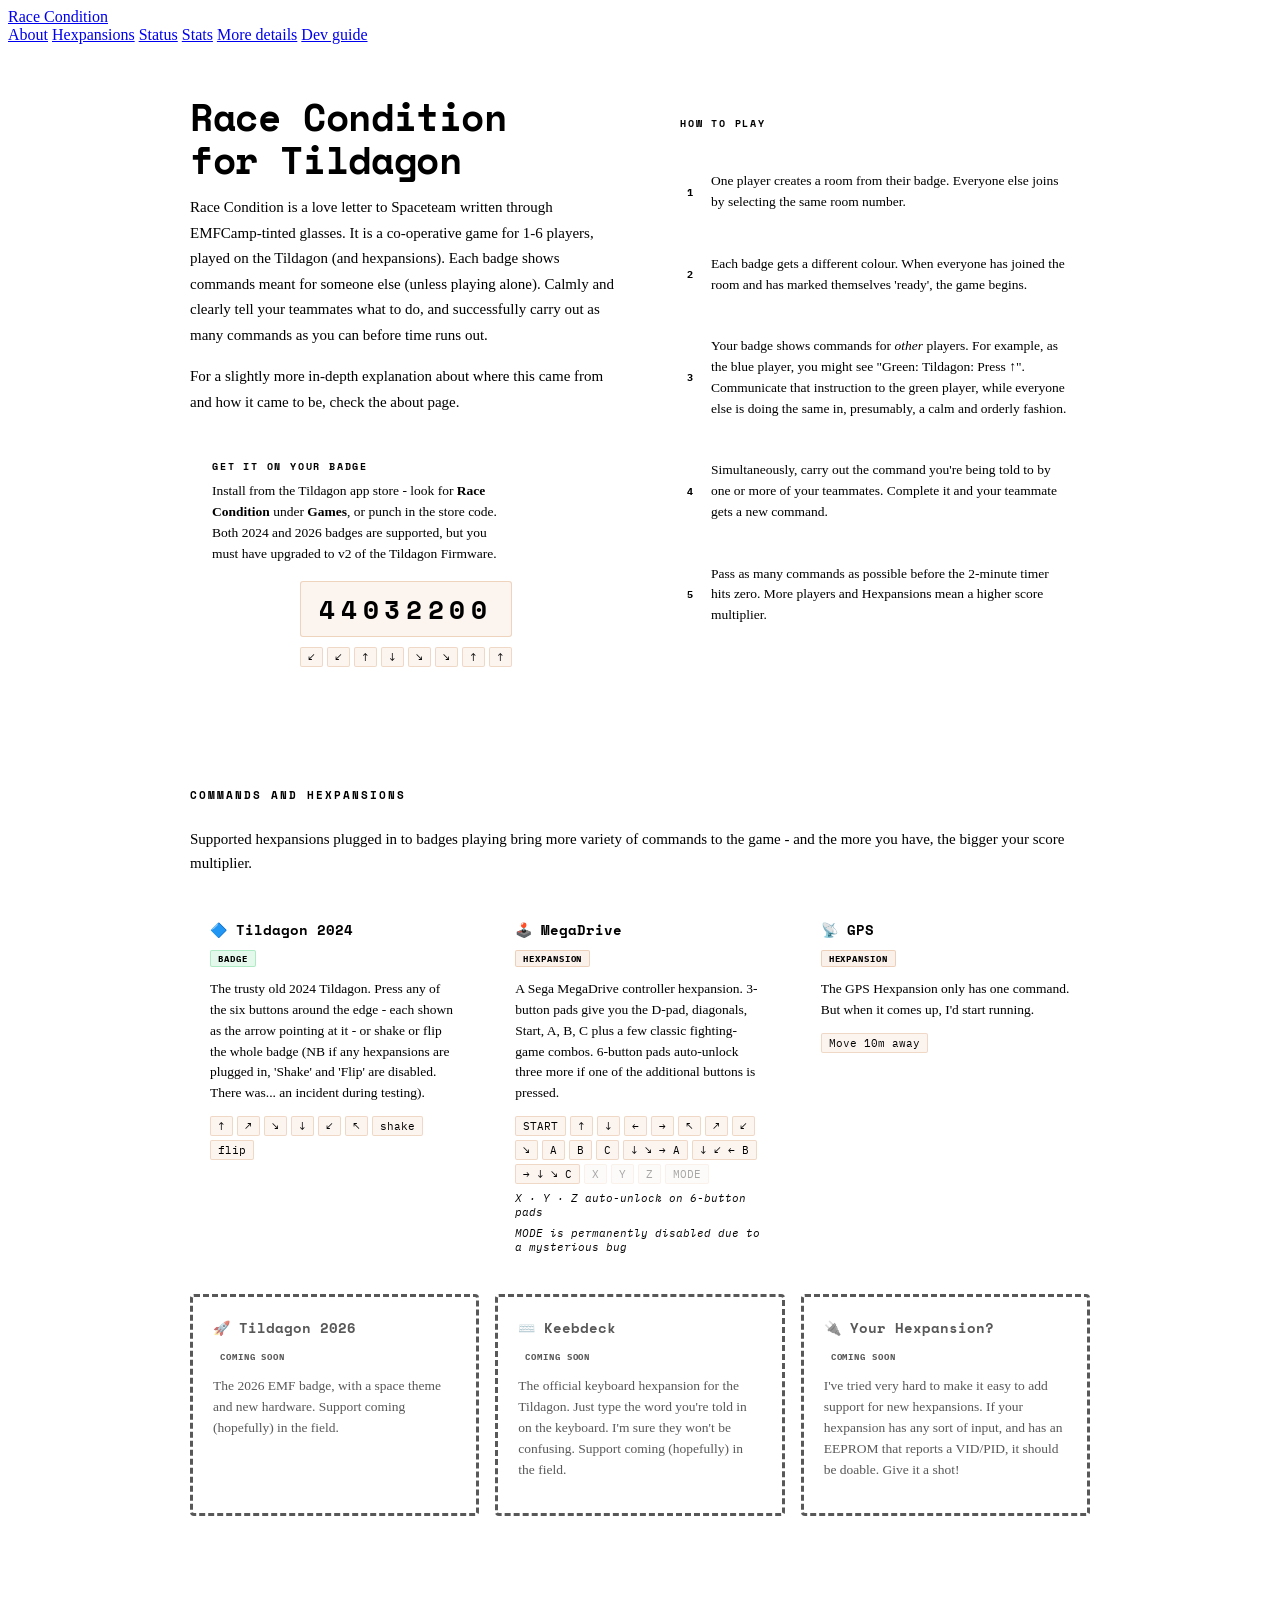
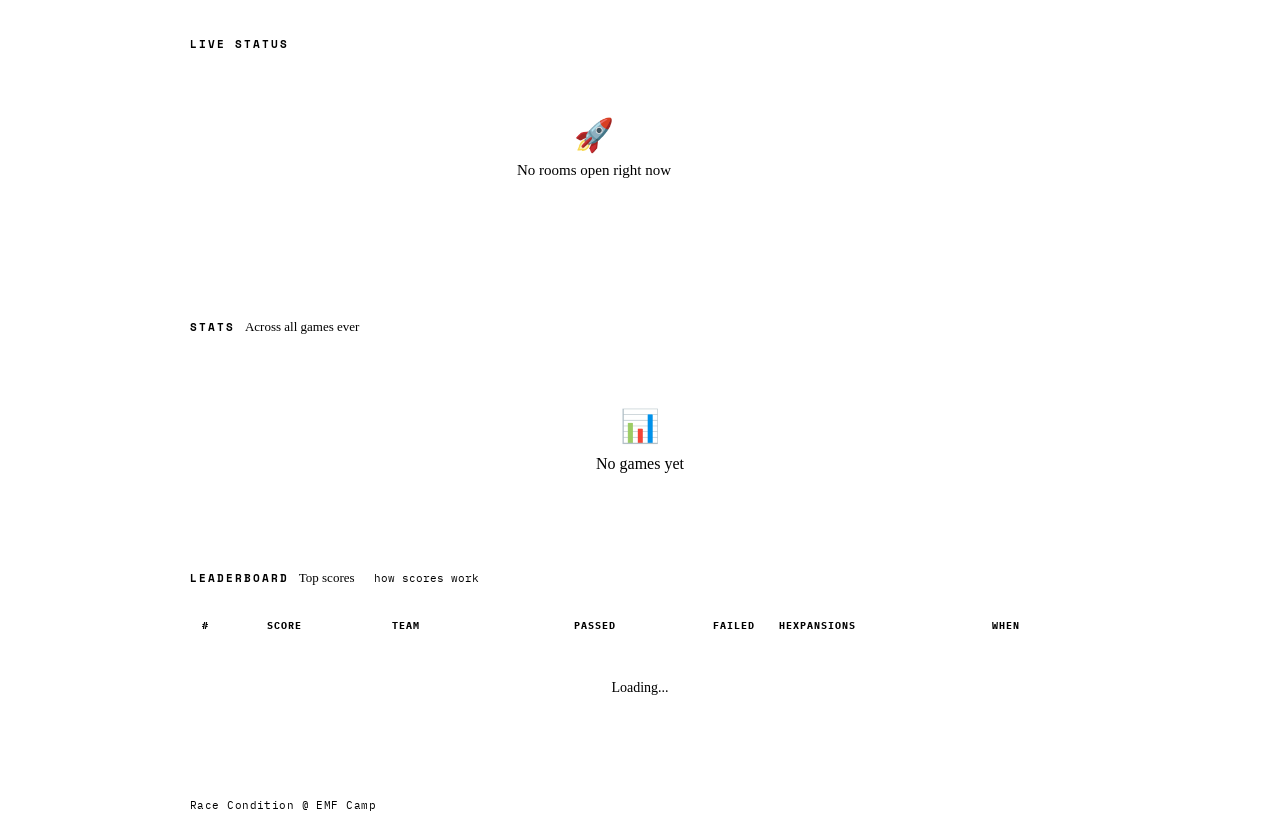
==== commit fdf8c7d9: "Add app store install instructions" ====
--- a/server/index.html
+++ b/server/index.html
@@ -4,9 +4,9 @@
     <meta charset="utf-8">
     <meta name="viewport" content="width=device-width, initial-scale=1">
     <title>Race Condition</title>
-    <meta name="description" content="Race Condition is a cooperative Spaceteam-style game for 1-6 players on the Tildagon badge at EMF Camp. Live rooms, leaderboard, and stats.">
+    <meta name="description" content="Race Condition is a co-operative Spaceteam-style game for 1-6 players on the Tildagon badge at EMF Camp. Live rooms, leaderboard, and stats.">
     <meta property="og:title" content="Race Condition for Tildagon">
-    <meta property="og:description" content="A cooperative Spaceteam-style game for EMF Camp badges. Yell commands, plug in hexpansions, top the leaderboard.">
+    <meta property="og:description" content="A co-operative Spaceteam-style game for EMF Camp badges. Yell commands, plug in hexpansions, top the leaderboard.">
     <meta property="og:type" content="website">
     <meta property="og:url" content="https://racecondition.area.io/">
     <link rel="icon" type="image/svg+xml" href="/favicon.svg">
@@ -52,7 +52,7 @@
             display: grid;
             grid-template-columns: 1fr 1fr;
             gap: 36px;
-            align-items: start;
+            align-items: stretch;
         }
         .hero-text h1 {
             margin: 0 0 14px;
@@ -75,9 +75,11 @@
             border: 1px solid var(--trace);
             border-radius: 4px;
             padding: 20px 22px;
+            display: flex;
+            flex-direction: column;
         }
         .how-to-play h3 {
-            margin: 0 0 14px;
+            margin: 0;
             font-family: "Space Mono", monospace;
             font-size: 10px;
             font-weight: 700;
@@ -85,18 +87,37 @@
             text-transform: uppercase;
             color: var(--copper);
         }
-        .steps { list-style: none; padding: 0; margin: 0; }
-        .steps li {
+        .steps {
+            list-style: none;
+            padding: 0;
+            margin: 0;
+            flex: 1;
+            display: flex;
+            flex-direction: column;
+        }
+        .steps > li:not(.step-sep) {
             display: flex;
             gap: 11px;
-            align-items: flex-start;
-            padding: 9px 0;
+            align-items: center;
             font-size: 13.5px;
             line-height: 1.55;
-            border-bottom: 1px solid var(--trace);
             color: var(--silk-mid);
         }
-        .steps li:last-child { border-bottom: none; padding-bottom: 0; }
+        /* Flex-filling separators share the card's spare height equally — one
+           between each pair of steps plus one above step 1 and below step 5 —
+           so every gap matches and each divider line stays centred in its gap. */
+        .step-sep {
+            flex: 1;
+            min-height: 14px;
+            display: flex;
+            align-items: center;
+        }
+        .step-sep::before {
+            content: "";
+            width: 100%;
+            height: 1px;
+            background: var(--trace);
+        }
         .step-num {
             flex-shrink: 0;
             width: 20px;
@@ -111,8 +132,49 @@
             display: flex;
             align-items: center;
             justify-content: center;
-            margin-top: 2px;
-        }
+        }
+
+        /* ── Install CTA ── */
+        .install-cta {
+            margin-top: 24px;
+            display: flex;
+            flex-direction: column;
+            gap: 16px;
+            background: var(--surface);
+            border: 1px solid var(--trace);
+            border-radius: 4px;
+            padding: 20px 22px;
+        }
+        .install-copy h3 {
+            margin: 0 0 7px;
+            font-family: "Space Mono", monospace;
+            font-size: 10px;
+            font-weight: 700;
+            letter-spacing: 0.18em;
+            text-transform: uppercase;
+            color: var(--copper);
+        }
+        .install-copy p {
+            margin: 0;
+            font-size: 13.5px;
+            line-height: 1.55;
+            color: var(--silk-mid);
+            max-width: 44ch;
+        }
+        .install-copy strong { color: var(--silk); font-weight: 600; }
+        .install-code-wrap { display: flex; flex-direction: column; gap: 10px; align-items: center; }
+        .install-code {
+            font-family: "Space Mono", monospace;
+            font-size: 26px;
+            font-weight: 700;
+            letter-spacing: 0.22em;
+            color: var(--silk);
+            background: rgba(200, 121, 58, 0.08);
+            border: 1px solid rgba(200, 121, 58, 0.28);
+            border-radius: 3px;
+            padding: 8px 18px;
+        }
+        .install-seq { display: flex; gap: 4px; }
 
         /* ── Hexpansions ── */
         .hexp-intro {
@@ -423,7 +485,7 @@
             .nav-divider { display: none; }
 
             /* Leaderboard: 7 columns don't fit, so each row becomes a card.
-               Scoped to .lb-table — the stats module table is 4 columns and
+               Scoped to .lb-table - the stats module table is 4 columns and
                fits as-is. Cell order in the markup: rank, score, team,
                passed, failed, hexpansions, when. */
             .lb-table, .lb-table tbody { display: block; }
@@ -477,32 +539,57 @@
     <div class="about-grid">
         <div class="hero-text">
             <h1>Race Condition<br>for Tildagon</h1>
-            <p class="tagline">Race Condition is a love letter to <a href="https://en.wikipedia.org/wiki/Spaceteam">Spaceteam</a> written through <a href="https://emfcamp.org/">EMFCamp</a>-tinted glasses. It is a cooperative game for 1-6 players, played on the Tildagon (and hexpansions). Each badge shows commands meant for someone else (unless playing alone). Calmly and clearly tell your teammates what to do, and successfully carry out as many commands as you can before time runs out.</p>
+            <p class="tagline">Race Condition is a love letter to <a href="https://en.wikipedia.org/wiki/Spaceteam">Spaceteam</a> written through <a href="https://emfcamp.org/">EMFCamp</a>-tinted glasses. It is a co-operative game for 1-6 players, played on the Tildagon (and hexpansions). Each badge shows commands meant for someone else (unless playing alone). Calmly and clearly tell your teammates what to do, and successfully carry out as many commands as you can before time runs out.</p>
             <p class="tagline" style="margin-top: 16px;">For a slightly more in-depth explanation about where this came from and how it came to be, check the <a href="/about">about page</a>.</p>
+            <div class="install-cta">
+                <div class="install-copy">
+                    <h3>Get it on your badge</h3>
+                    <p>Install from the Tildagon app store - look for <strong>Race Condition</strong> under <strong>Games</strong>, or punch in the store code. Both 2024 and 2026 badges are supported, but you must have upgraded to v2 of the Tildagon Firmware.</p>
+                </div>
+                <div class="install-code-wrap">
+                    <div class="install-code">44032200</div>
+                    <div class="install-seq" title="The store code, as badge button presses">
+                        <span class="cmd-chip" title="down-left">↙</span>
+                        <span class="cmd-chip" title="down-left">↙</span>
+                        <span class="cmd-chip" title="top">↑</span>
+                        <span class="cmd-chip" title="bottom">↓</span>
+                        <span class="cmd-chip" title="bottom-right">↘</span>
+                        <span class="cmd-chip" title="bottom-right">↘</span>
+                        <span class="cmd-chip" title="top">↑</span>
+                        <span class="cmd-chip" title="top">↑</span>
+                    </div>
+                </div>
+            </div>
         </div>
         <div class="how-to-play">
             <h3>How to play</h3>
             <ol class="steps">
+                <li class="step-sep" aria-hidden="true"></li>
                 <li>
                     <span class="step-num">1</span>
                     <span>One player creates a room from their badge. Everyone else joins by selecting the same room number.</span>
                 </li>
+                <li class="step-sep" aria-hidden="true"></li>
                 <li>
                     <span class="step-num">2</span>
-                    <span>Each badge gets a different colour.</span>
+                    <span>Each badge gets a different colour. When everyone has joined the room and has marked themselves 'ready', the game begins.</span>
                 </li>
+                <li class="step-sep" aria-hidden="true"></li>
                 <li>
                     <span class="step-num">3</span>
-                    <span>Your badge shows commands for <em>other</em> colours: "Green: press Button A on the Tildagon". Communicate that instruction to the correct player while everyone else is doing the same in, presumably, a calm and orderly fashion.</span>
+                    <span>Your badge shows commands for <em>other</em> players. For example, as the blue player, you might see "Green: Tildagon: Press ↑". Communicate that instruction to the green player, while everyone else is doing the same in, presumably, a calm and orderly fashion.</span>
                 </li>
+                <li class="step-sep" aria-hidden="true"></li>
                 <li>
                     <span class="step-num">4</span>
-                    <span>Simultaneously, carry out the command you're being told to by a teammate. Complete it and your teammate gets a new command.</span>
+                    <span>Simultaneously, carry out the command you're being told to by one or more of your teammates. Complete it and your teammate gets a new command.</span>
                 </li>
+                <li class="step-sep" aria-hidden="true"></li>
                 <li>
                     <span class="step-num">5</span>
                     <span>Pass as many commands as possible before the 2-minute timer hits zero. More players and Hexpansions mean a higher score multiplier.</span>
                 </li>
+                <li class="step-sep" aria-hidden="true"></li>
             </ol>
         </div>
     </div>
@@ -518,7 +605,7 @@
         <div class="hexp-card">
             <h3>🔷 Tildagon 2024</h3>
             <div class="hexp-tag hexp-builtin">Badge</div>
-            <p class="hexp-desc">The trusty old 2024 Tildagon. Press any of the six buttons around the edge — each shown as the arrow pointing at it — or shake or flip the whole badge (NB if any hexpansions are plugged in, 'Shake' and 'Flip' are disabled. There was... an incident during testing).</p>
+            <p class="hexp-desc">The trusty old 2024 Tildagon. Press any of the six buttons around the edge - each shown as the arrow pointing at it - or shake or flip the whole badge (NB if any hexpansions are plugged in, 'Shake' and 'Flip' are disabled. There was... an incident during testing).</p>
             <div class="cmd-chips">
                 <span class="cmd-chip" title="Button a">↑</span>
                 <span class="cmd-chip" title="Button b">↗</span>
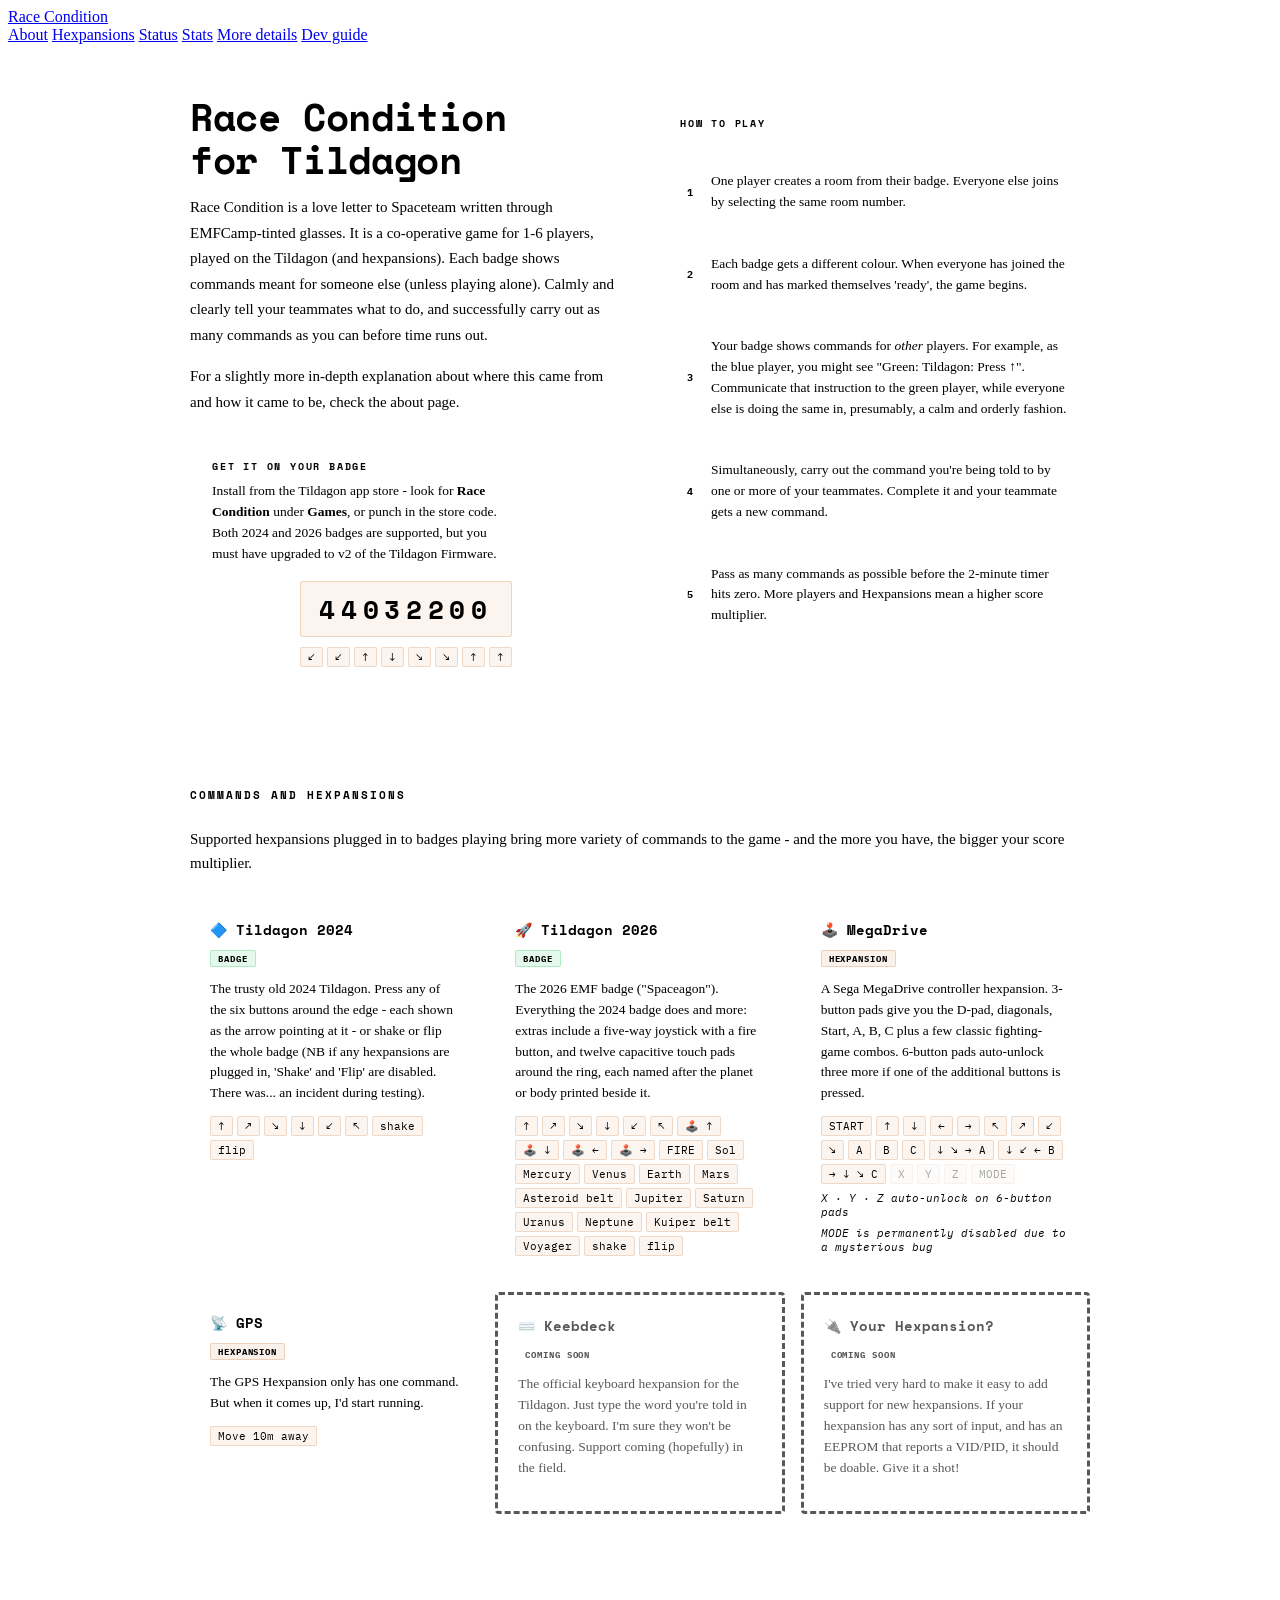
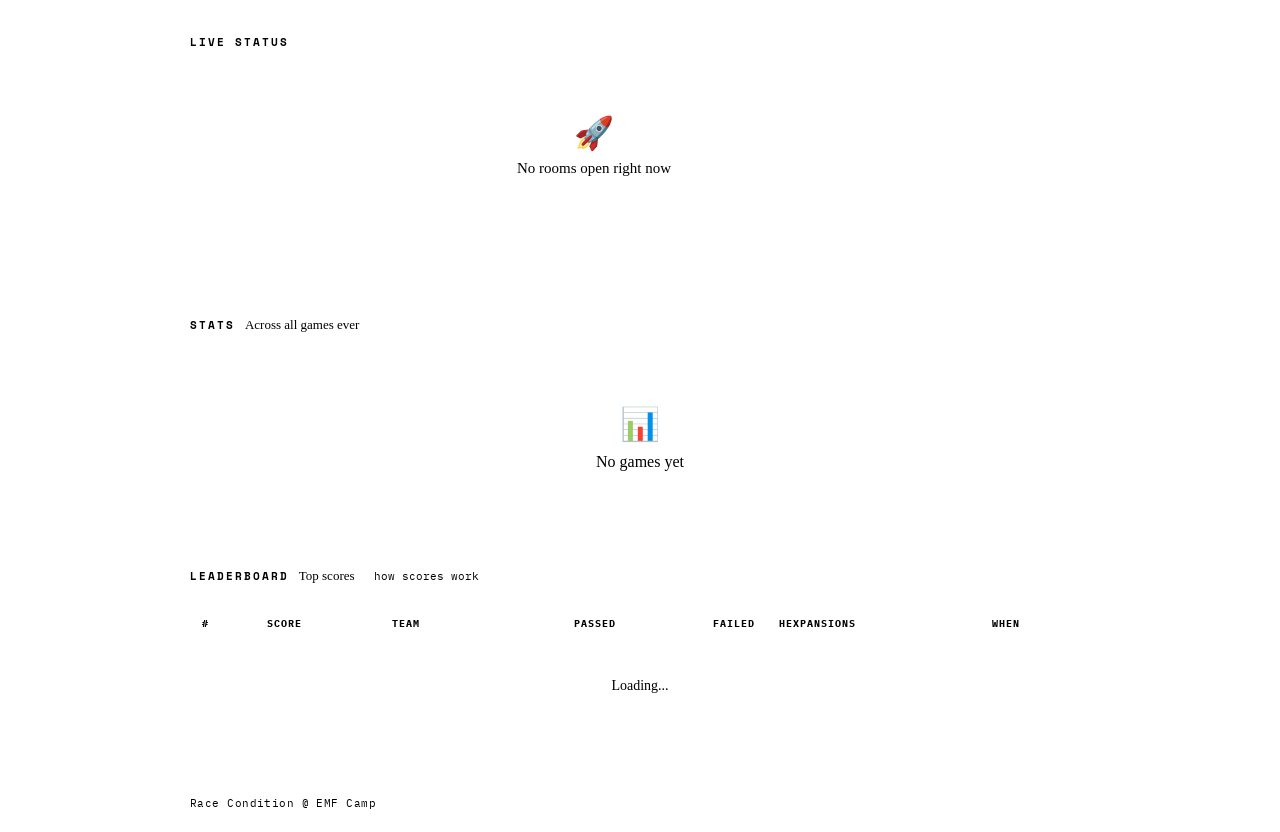
==== commit f3fecd1d: "Slightly more informative network errors" ====
--- a/server/index.html
+++ b/server/index.html
@@ -618,6 +618,38 @@
             </div>
         </div>
         <div class="hexp-card">
+            <h3>🚀 Tildagon 2026</h3>
+            <div class="hexp-tag hexp-builtin">Badge</div>
+            <p class="hexp-desc">The <a href="https://blog.emfcamp.org/2026/05/28/tildagon-2026-spaceagon/" target="_blank" rel="noopener">2026 EMF badge</a> ("Spaceagon"). Everything the 2024 badge does and more: extras include a five-way joystick with a fire button, and twelve capacitive touch pads around the ring, each named after the planet or body printed beside it.</p>
+            <div class="cmd-chips">
+                <span class="cmd-chip" title="Button a">↑</span>
+                <span class="cmd-chip" title="Button b">↗</span>
+                <span class="cmd-chip" title="Button c">↘</span>
+                <span class="cmd-chip" title="Button d">↓</span>
+                <span class="cmd-chip" title="Button e">↙</span>
+                <span class="cmd-chip" title="Button f">↖</span>
+                <span class="cmd-chip" title="Joystick up">🕹️ ↑</span>
+                <span class="cmd-chip" title="Joystick down">🕹️ ↓</span>
+                <span class="cmd-chip" title="Joystick left">🕹️ ←</span>
+                <span class="cmd-chip" title="Joystick right">🕹️ →</span>
+                <span class="cmd-chip" title="Joystick fire">FIRE</span>
+                <span class="cmd-chip" title="Touch pad">Sol</span>
+                <span class="cmd-chip" title="Touch pad">Mercury</span>
+                <span class="cmd-chip" title="Touch pad">Venus</span>
+                <span class="cmd-chip" title="Touch pad">Earth</span>
+                <span class="cmd-chip" title="Touch pad">Mars</span>
+                <span class="cmd-chip" title="Touch pad">Asteroid belt</span>
+                <span class="cmd-chip" title="Touch pad">Jupiter</span>
+                <span class="cmd-chip" title="Touch pad">Saturn</span>
+                <span class="cmd-chip" title="Touch pad">Uranus</span>
+                <span class="cmd-chip" title="Touch pad">Neptune</span>
+                <span class="cmd-chip" title="Touch pad">Kuiper belt</span>
+                <span class="cmd-chip" title="Touch pad">Voyager</span>
+                <span class="cmd-chip">shake</span>
+                <span class="cmd-chip">flip</span>
+            </div>
+        </div>
+        <div class="hexp-card">
             <h3>🕹️ MegaDrive</h3>
             <div class="hexp-tag hexp-plugin">Hexpansion</div>
             <p class="hexp-desc">A <a href="https://hughrawlinson.github.io/hexpansion-registry/#megadrive-controller" target="_blank" rel="noopener">Sega MegaDrive controller hexpansion</a>. 3-button pads give you the D-pad, diagonals, Start, A, B, C plus a few classic fighting-game combos. 6-button pads auto-unlock three more if one of the additional buttons is pressed.</p>
@@ -653,13 +685,6 @@
                 <span class="cmd-chip">Move 10m away</span>
             </div>
         </div>
-    </div>
-    <div class="hexp-grid" style="margin-top: 12px;">
-        <div class="hexp-card hexp-card-soon">
-            <h3>🚀 Tildagon 2026</h3>
-            <div class="hexp-tag hexp-soon">Coming soon</div>
-            <p class="hexp-desc">The <a href="https://blog.emfcamp.org/2026/05/28/tildagon-2026-spaceagon/" target="_blank" rel="noopener">2026 EMF badge</a>, with a space theme and new hardware. Support coming (hopefully) in the field.</p>
-        </div>
         <div class="hexp-card hexp-card-soon">
             <h3>⌨️ Keebdeck</h3>
             <div class="hexp-tag hexp-soon">Coming soon</div>
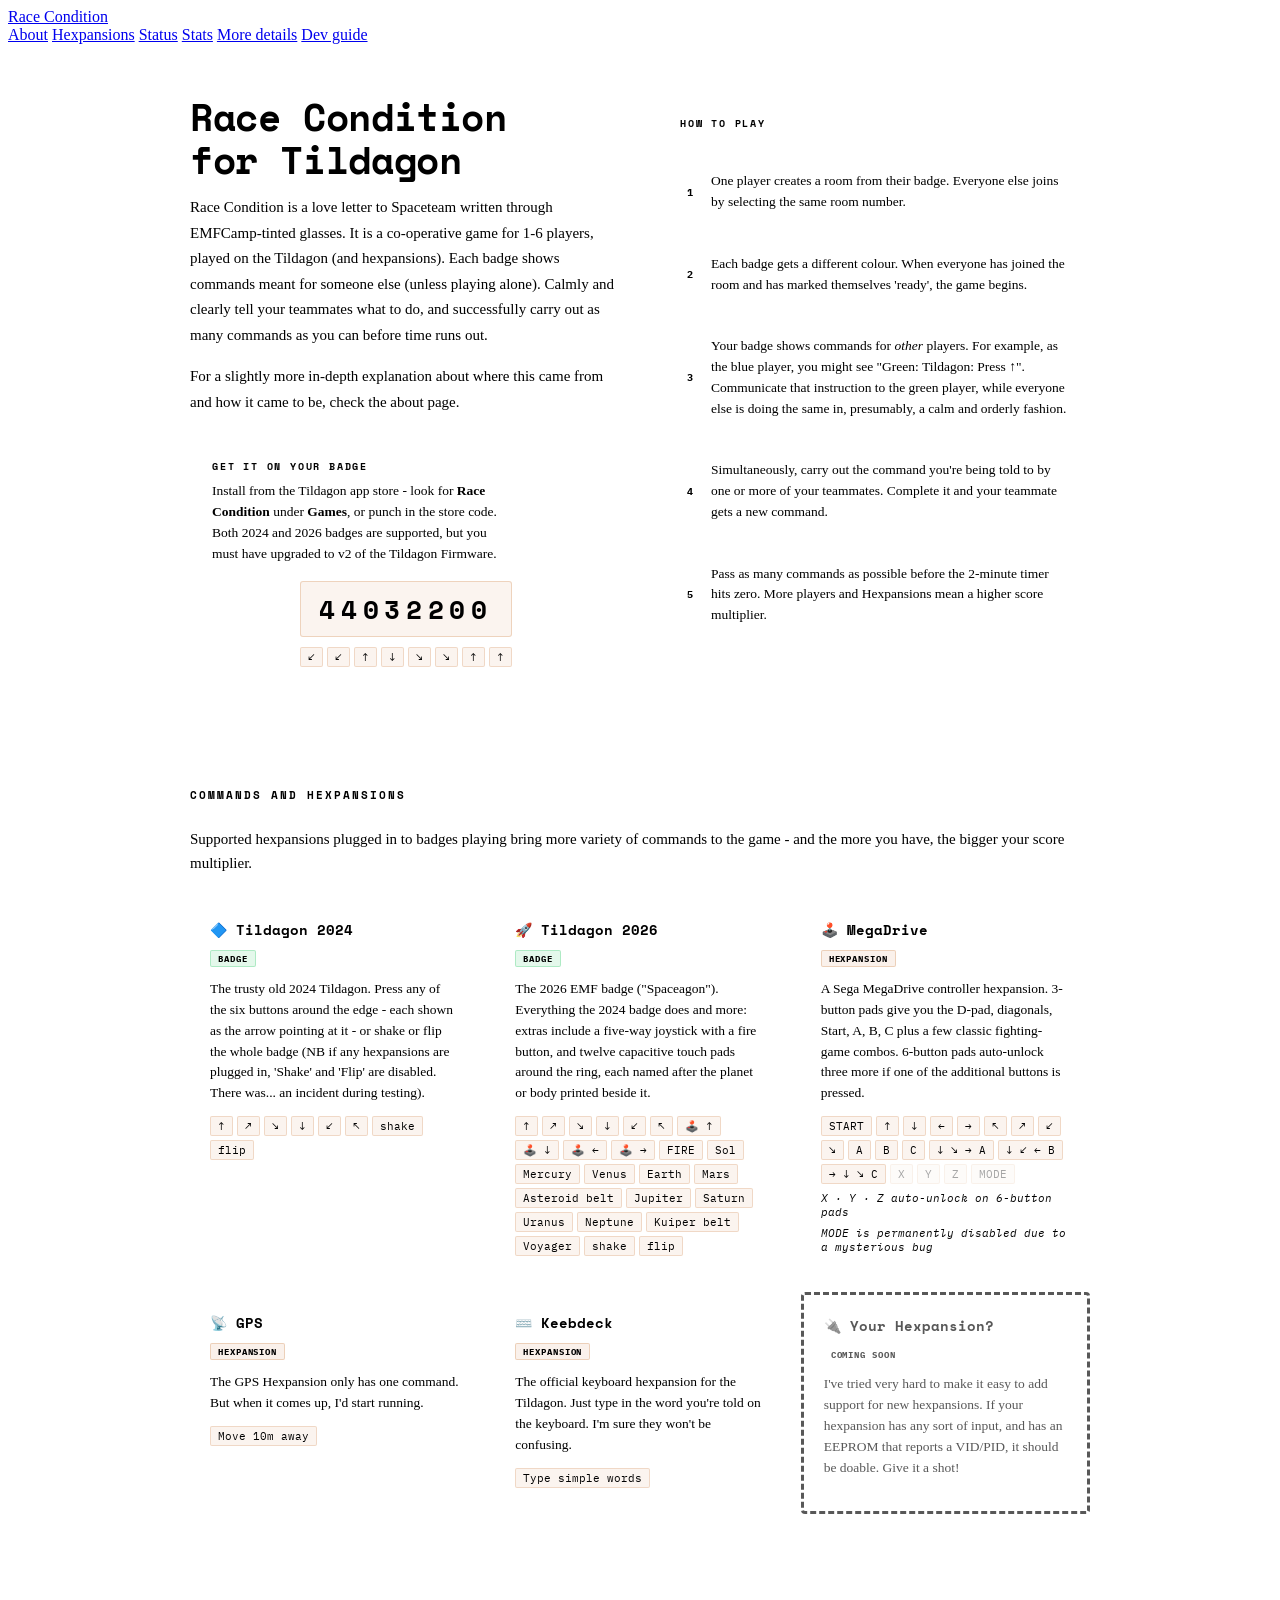
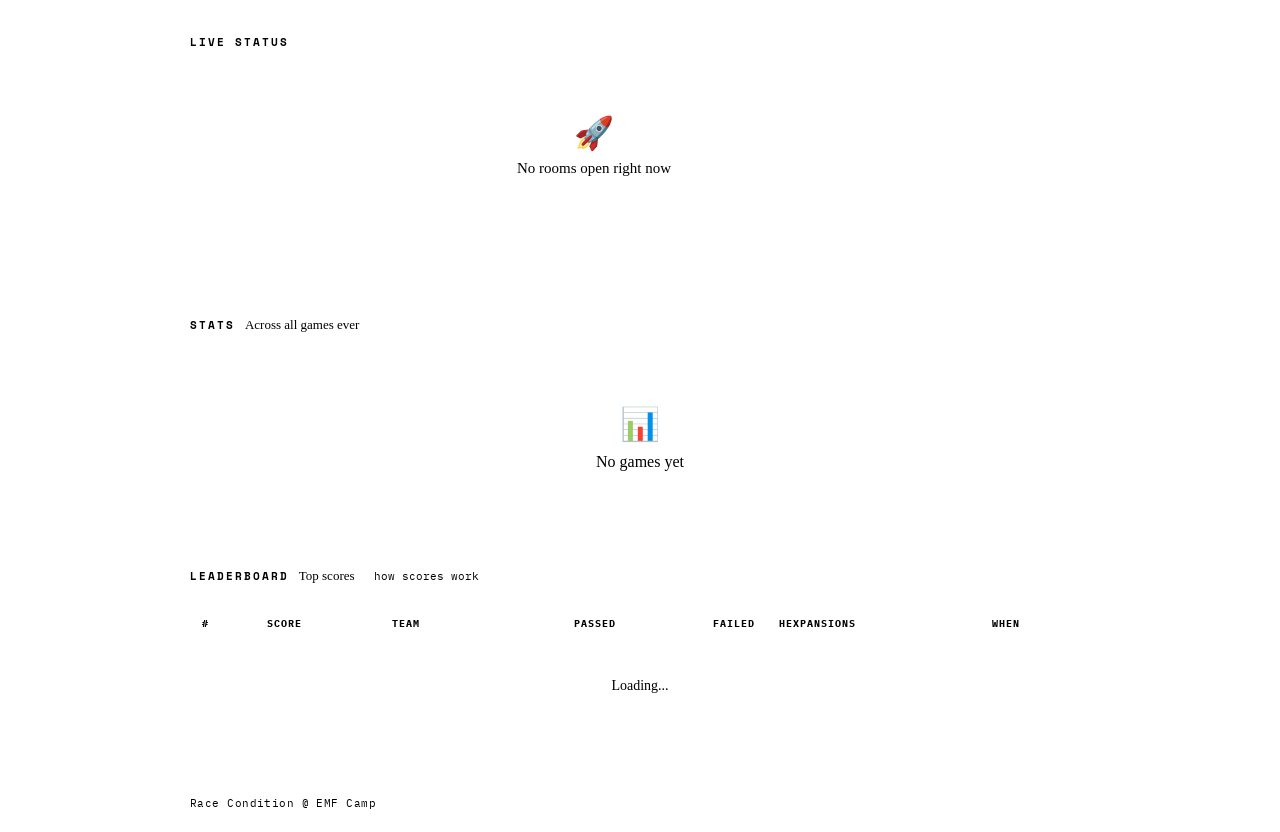
==== commit ad22f29c: "Enable keebdeck, 0.0.4" ====
--- a/server/index.html
+++ b/server/index.html
@@ -685,10 +685,13 @@
                 <span class="cmd-chip">Move 10m away</span>
             </div>
         </div>
-        <div class="hexp-card hexp-card-soon">
+        <div class="hexp-card">
             <h3>⌨️ Keebdeck</h3>
-            <div class="hexp-tag hexp-soon">Coming soon</div>
-            <p class="hexp-desc">The official <a href="https://blog.emfcamp.org/2026/05/28/tildagon-2026-spaceagon/"target="_blank" rel="noopener">keyboard hexpansion</a> for the Tildagon. Just type the word you're told in on the keyboard. I'm sure they won't be confusing. Support coming (hopefully) in the field.</p>
+            <div class="hexp-tag hexp-plugin">Hexpansion</div>
+            <p class="hexp-desc">The official <a href="https://blog.emfcamp.org/2026/05/28/tildagon-2026-spaceagon/" target="_blank" rel="noopener">keyboard hexpansion</a> for the Tildagon. Just type in the word you're told on the keyboard. I'm sure they won't be confusing.</p>
+            <div class="cmd-chips">
+                <span class="cmd-chip">Type simple words</span>
+            </div>
         </div>
         <div class="hexp-card hexp-card-soon">
             <h3>🔌 Your Hexpansion?</h3>
